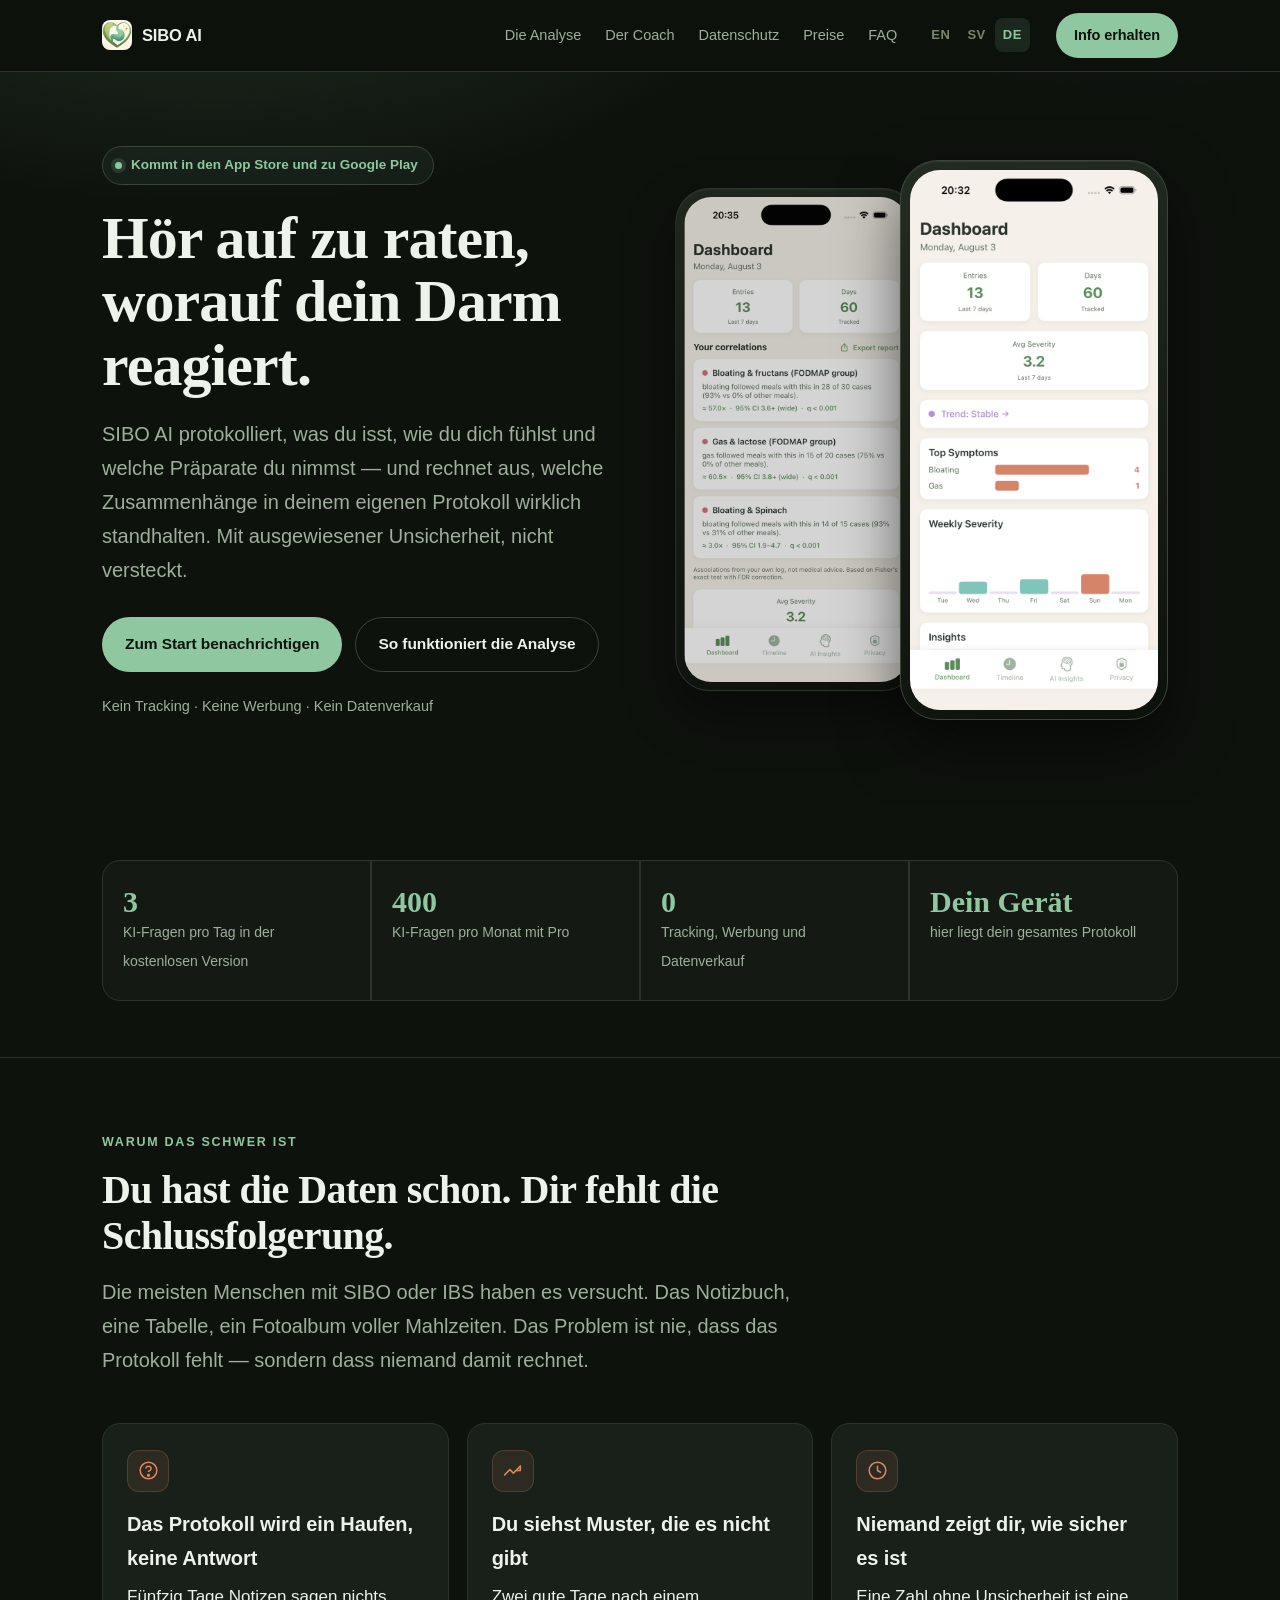
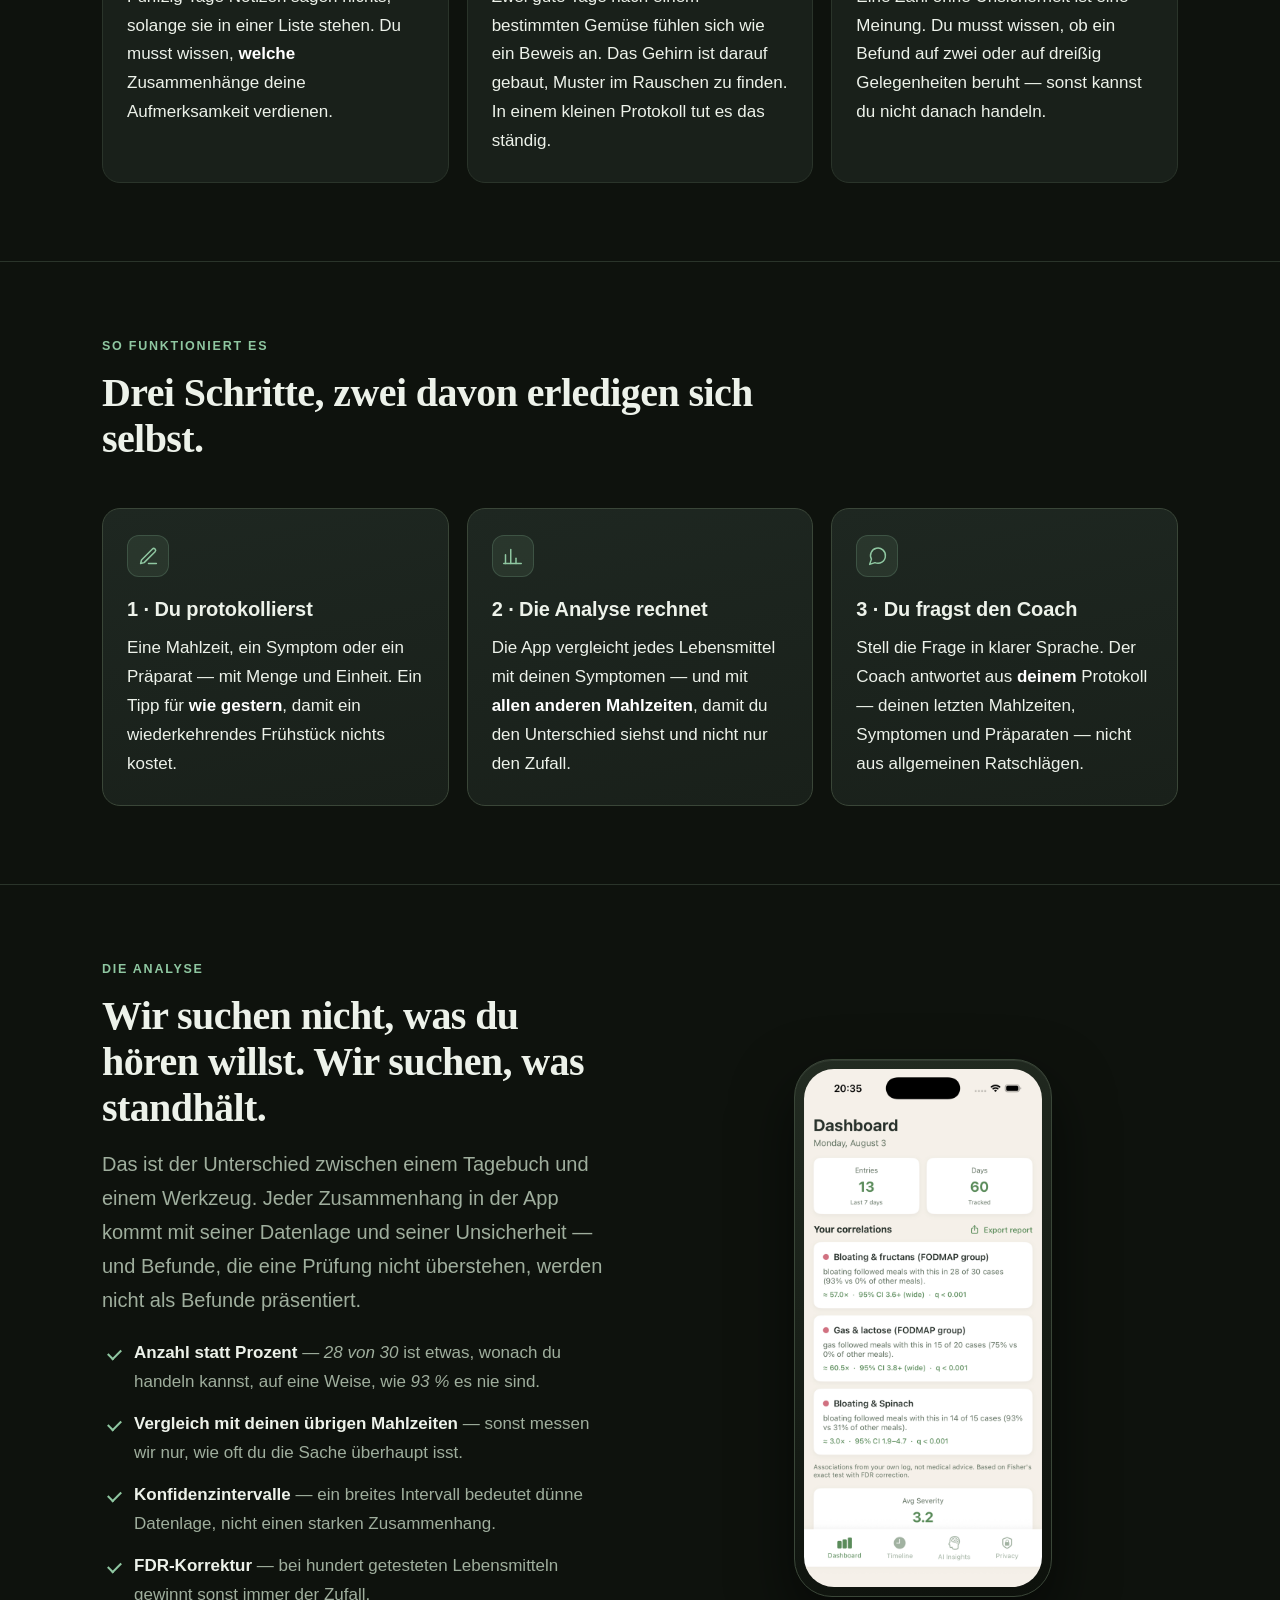
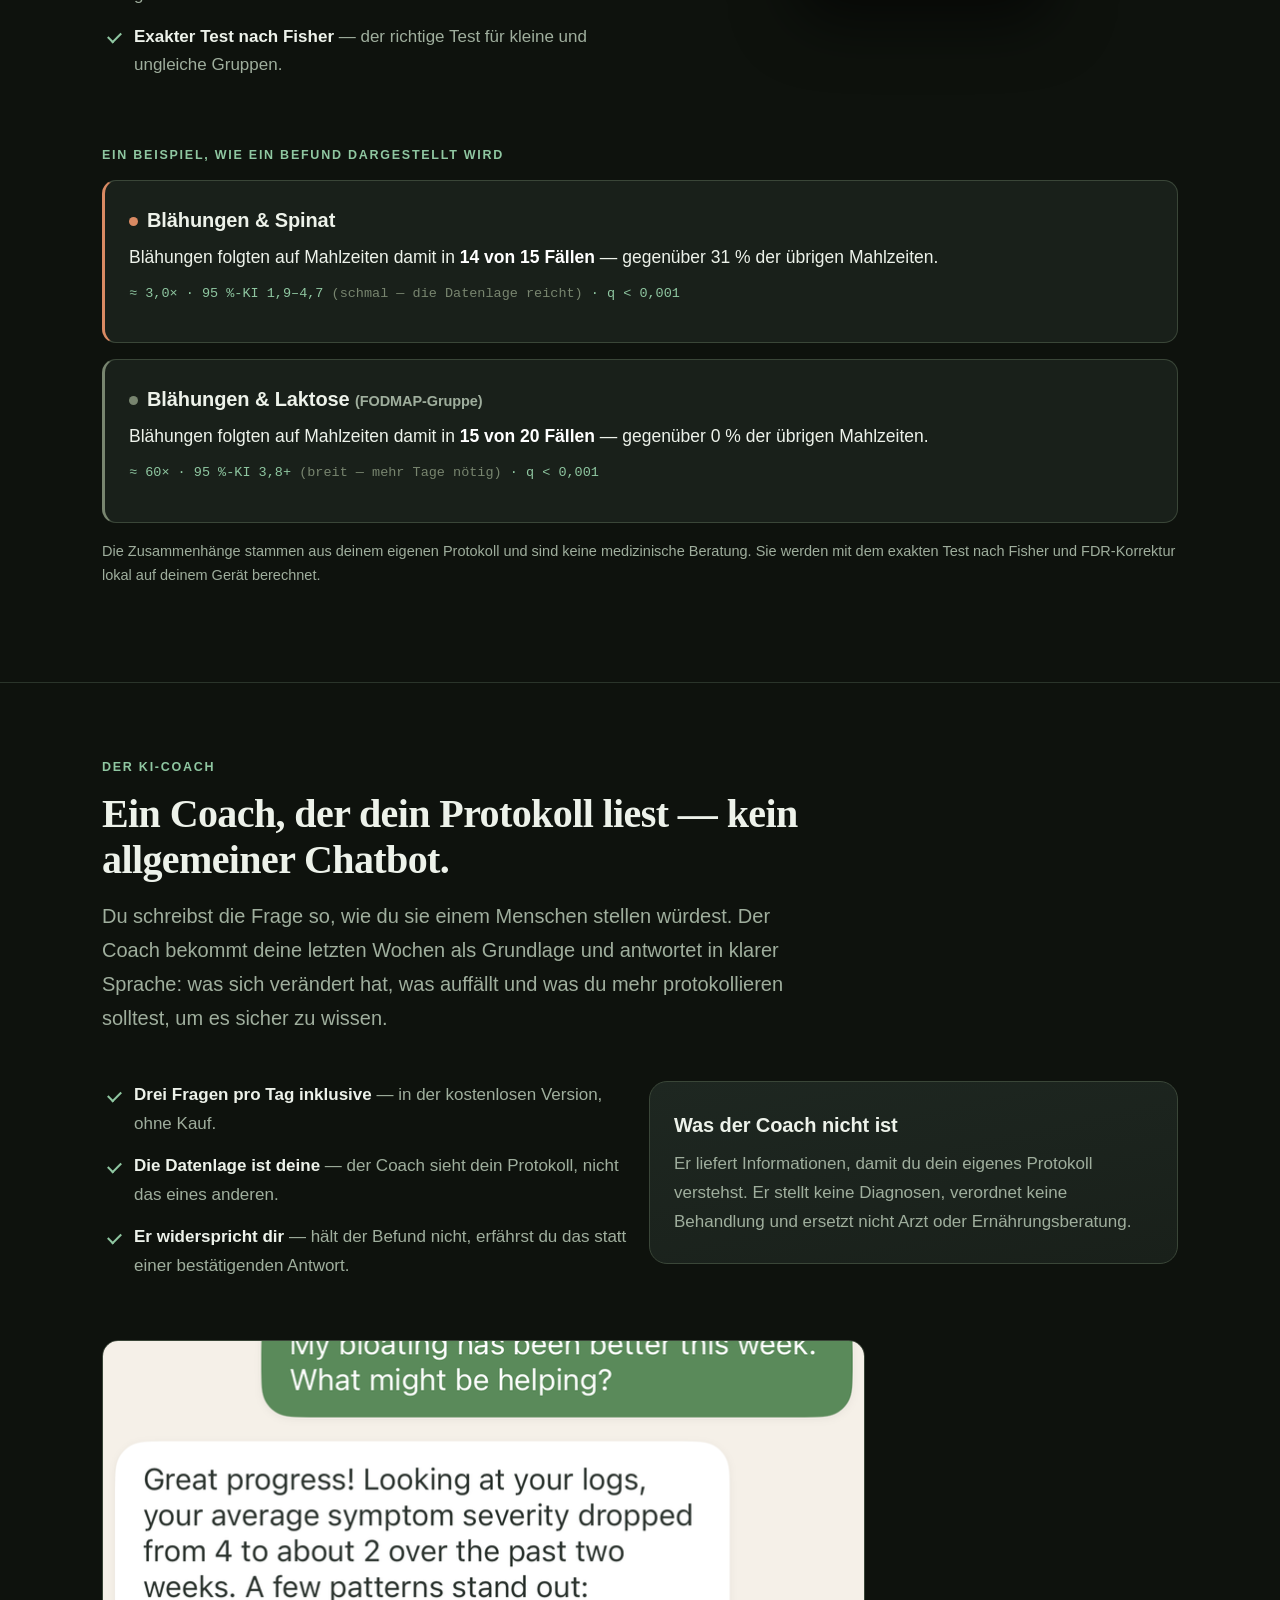
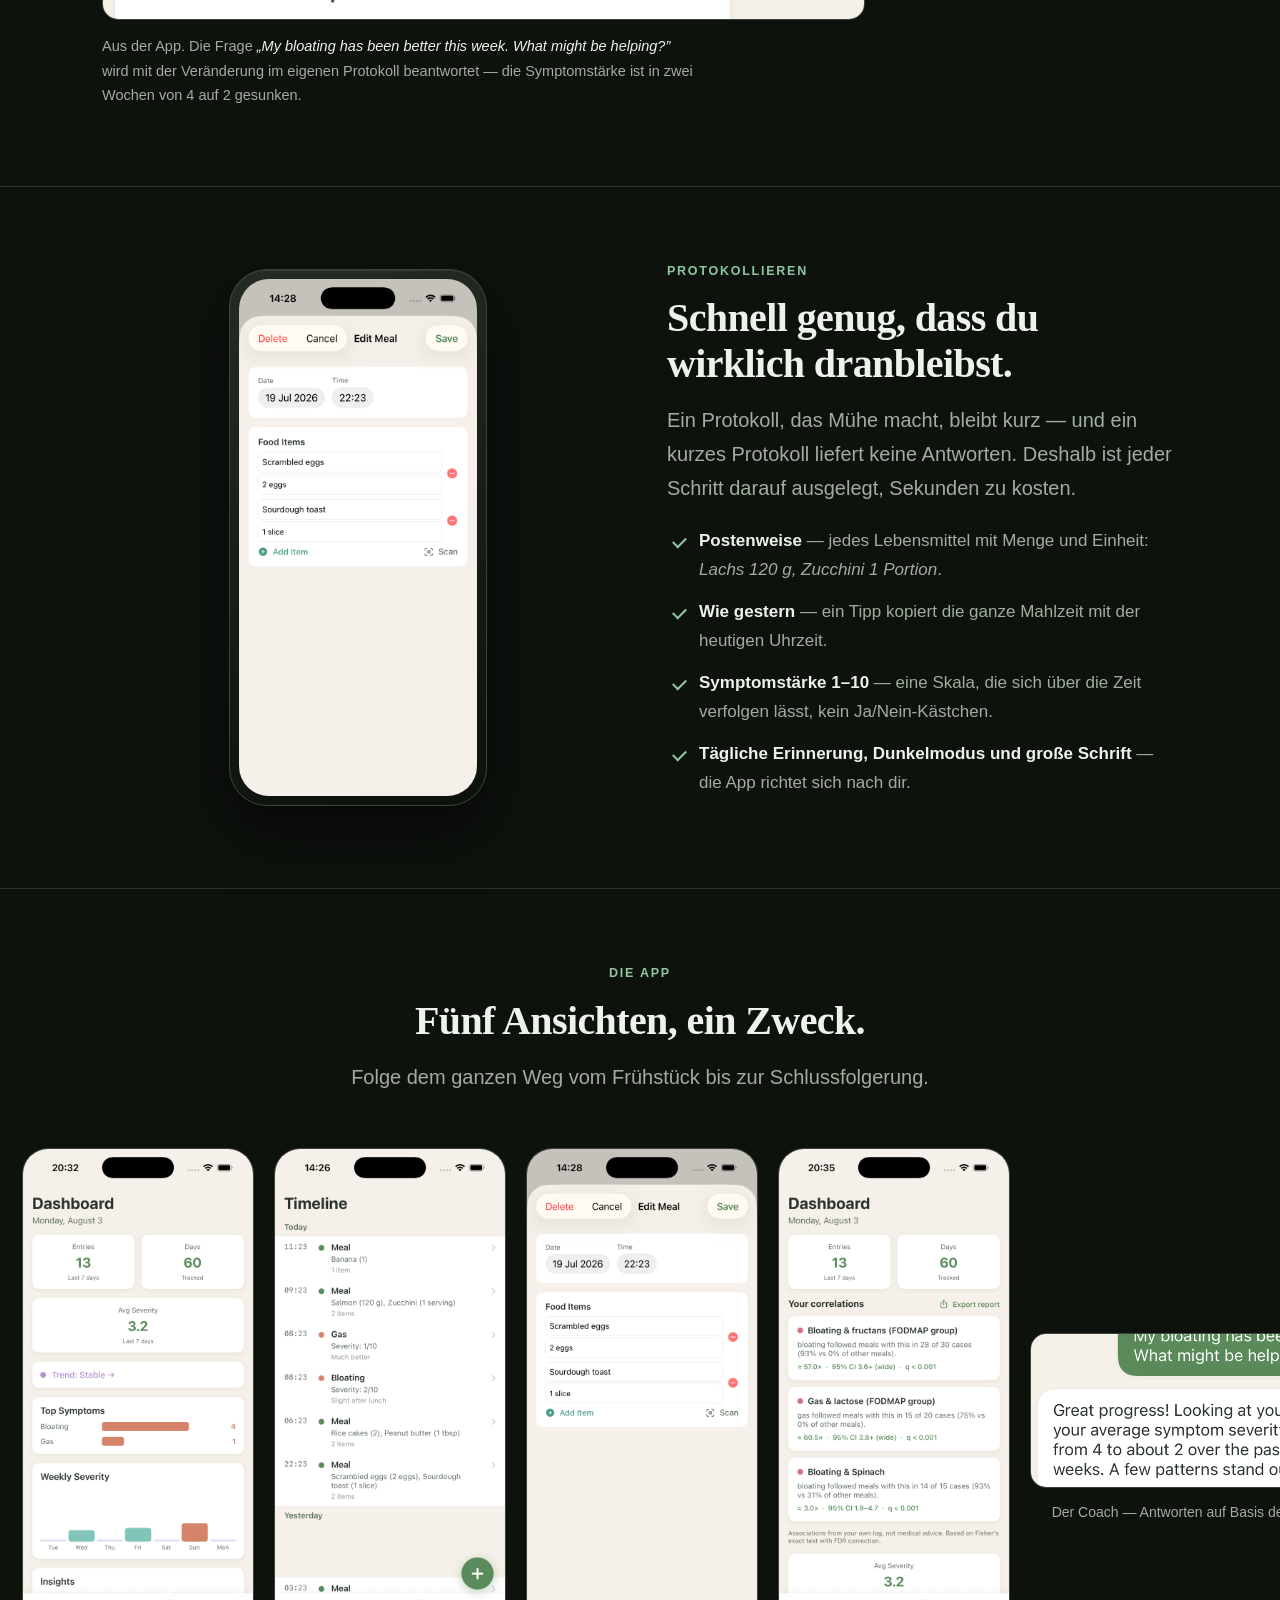
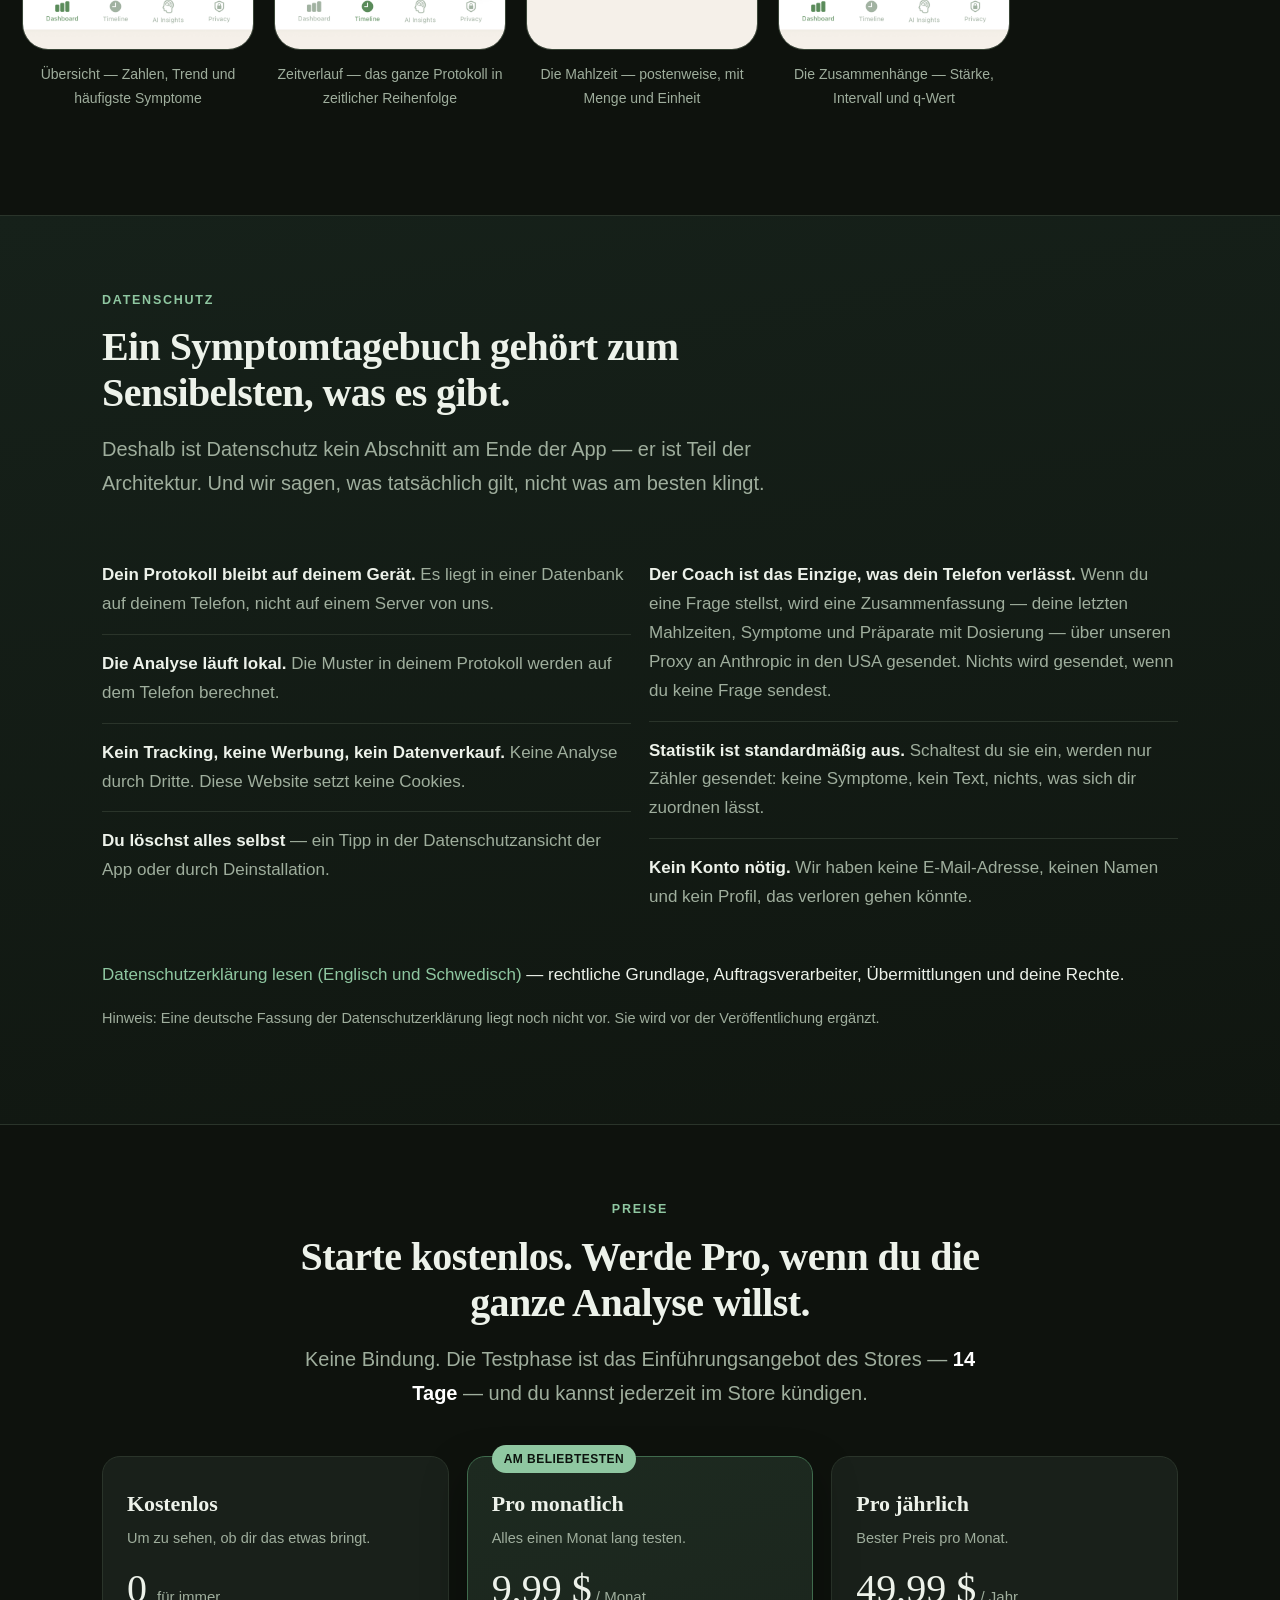
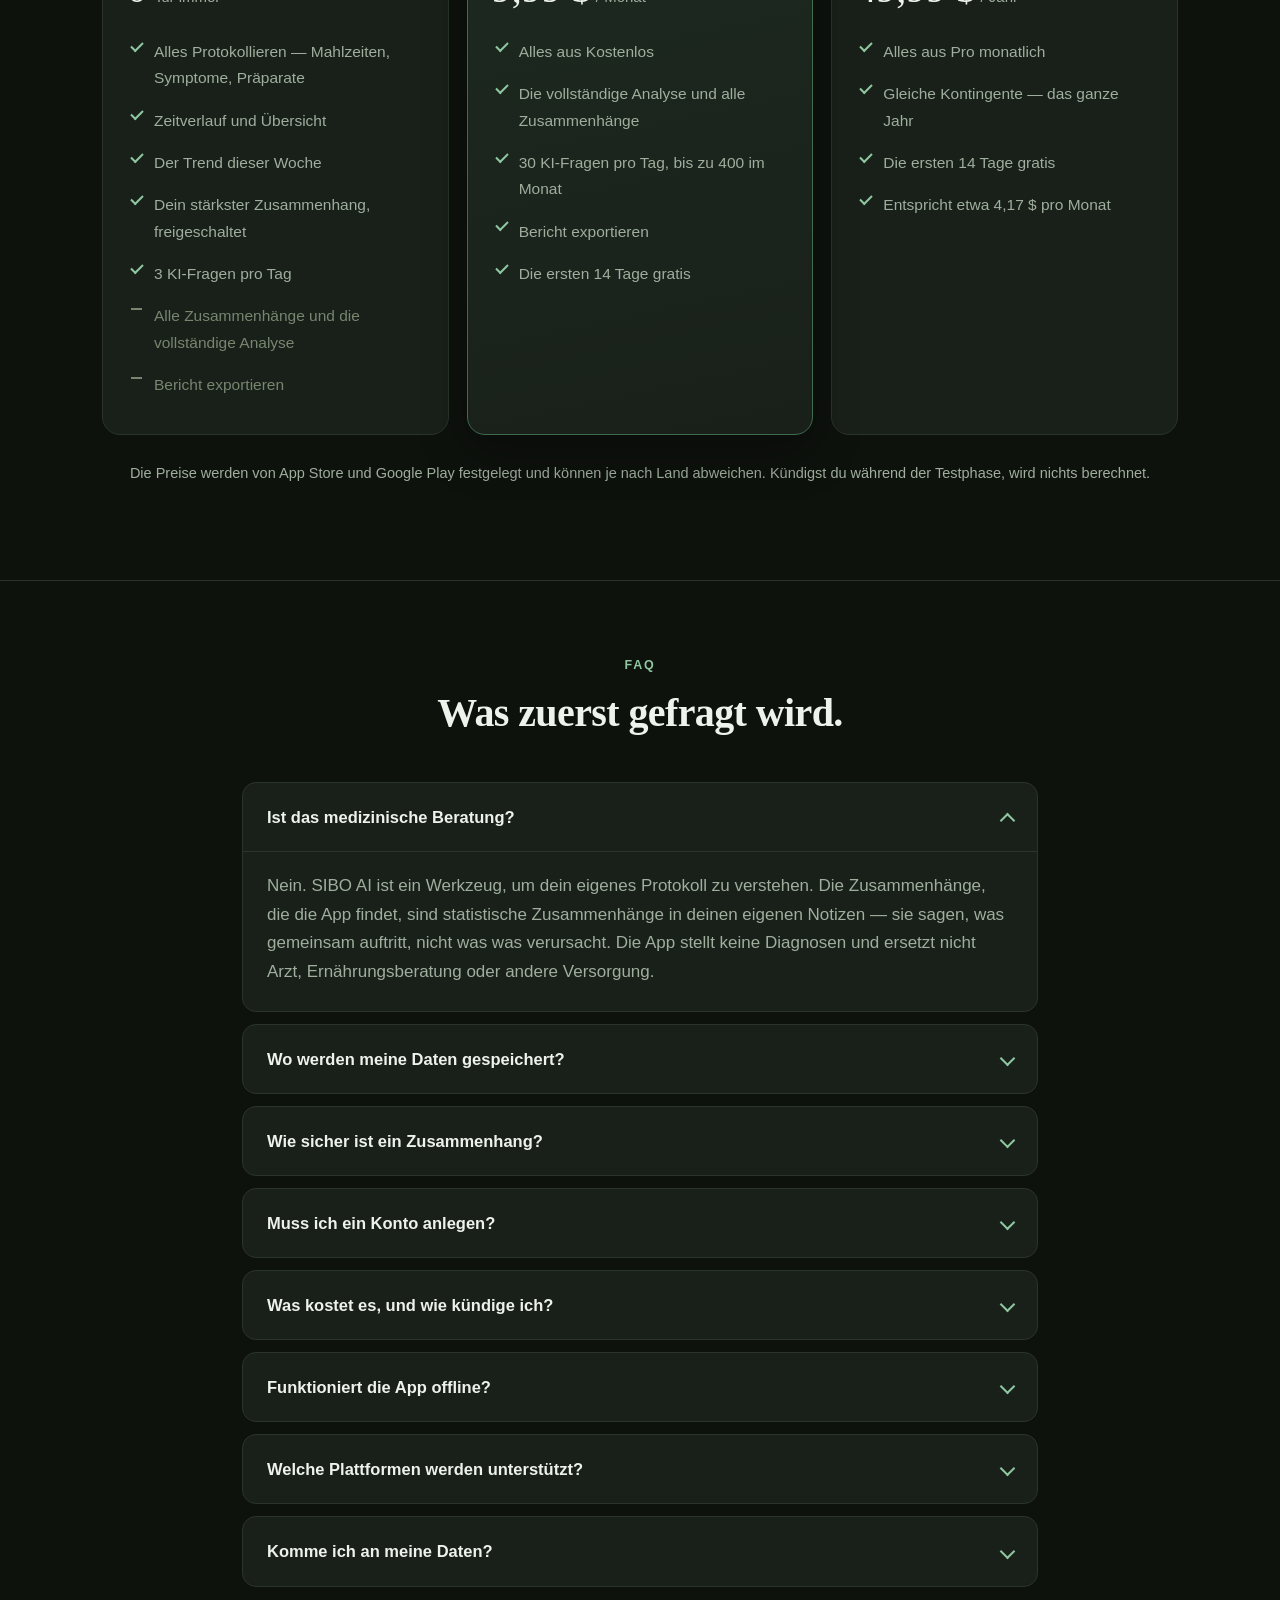
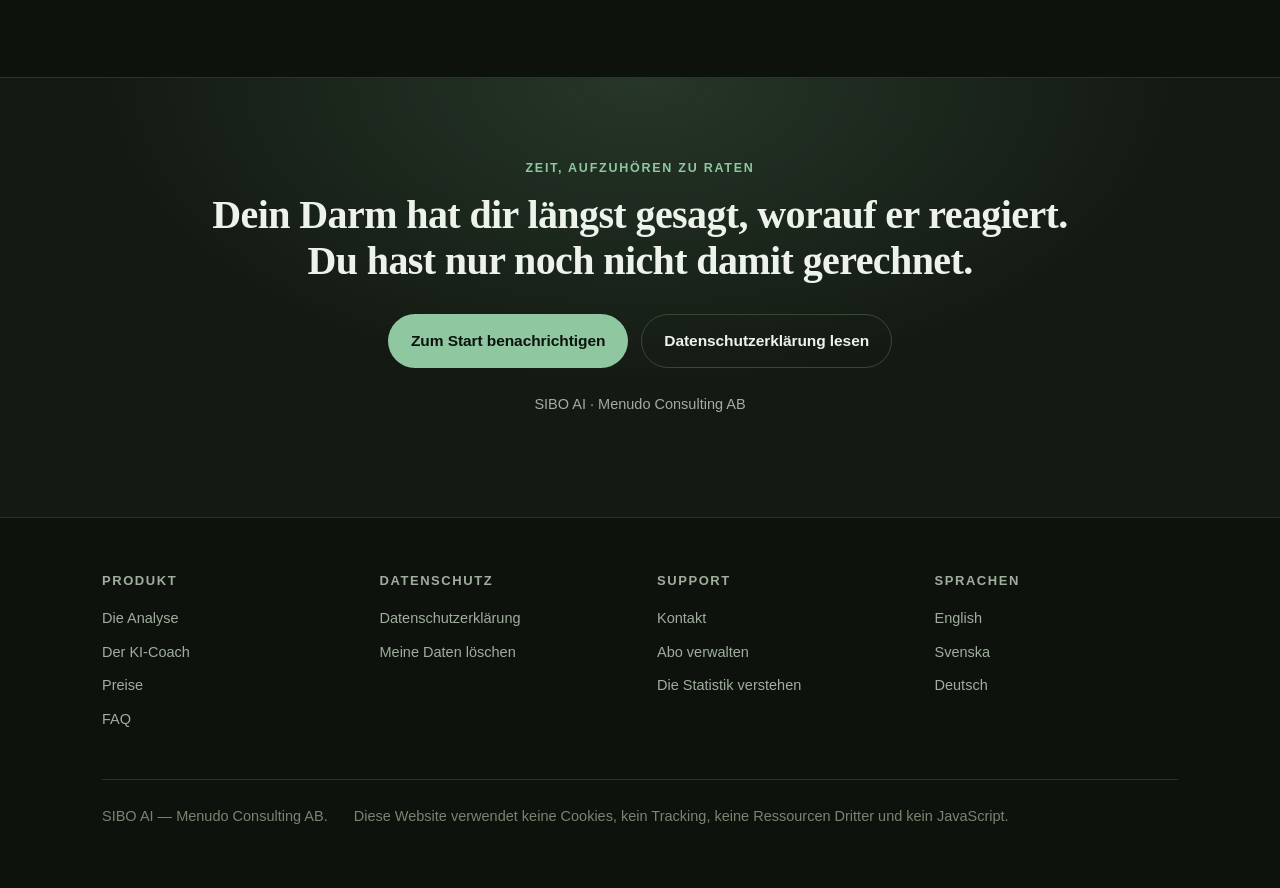
==== de/index.html @ 31fea45d "Sajten flerspråkig: engelska primärt, svenska och tyska valbara Engelska flyttar till / och blir pri" ====
<!DOCTYPE html>
<html lang="de">
<head>
<meta charset="utf-8">
<meta name="viewport" content="width=device-width, initial-scale=1">
<title>SIBO AI — finde das Muster hinter deinen Darmbeschwerden</title>
<meta name="description" content="Protokolliere Mahlzeiten, Symptome und Präparate in Sekunden. SIBO AI rechnet aus, welche Zusammenhänge in deinem eigenen Protokoll wirklich standhalten — mit ausgewiesener Unsicherheit. Kein Tracking, keine Werbung.">
<meta name="robots" content="index,follow">
<meta name="theme-color" content="#0e120d">
<link rel="canonical" href="https://siboai.app/de/">
<link rel="alternate" hreflang="en" href="https://siboai.app/">
<link rel="alternate" hreflang="sv" href="https://siboai.app/sv/">
<link rel="alternate" hreflang="de" href="https://siboai.app/de/">
<link rel="alternate" hreflang="x-default" href="https://siboai.app/">
<link rel="icon" href="/img/favicon-64.png" sizes="64x64">
<link rel="icon" href="/img/icon-192.png" sizes="192x192">
<link rel="apple-touch-icon" href="/img/apple-touch-icon.png">
<meta property="og:type" content="website">
<meta property="og:url" content="https://siboai.app/de/">
<meta property="og:site_name" content="SIBO AI">
<meta property="og:locale" content="de_DE">
<meta property="og:title" content="SIBO AI — finde das Muster hinter deinen Darmbeschwerden">
<meta property="og:description" content="Dein eigenes Protokoll, statistisch ausgewertet. Sieh, welche Lebensmittel wirklich mit welchen Symptomen zusammenhängen — mit Konfidenzintervallen statt Bauchgefühl.">
<meta property="og:image" content="https://siboai.app/img/og.jpg">
<meta property="og:image:width" content="1024">
<meta property="og:image:height" content="500">
<meta name="twitter:card" content="summary_large_image">
<meta name="twitter:title" content="SIBO AI — finde das Muster hinter deinen Darmbeschwerden">
<meta name="twitter:description" content="Dein eigenes Protokoll, statistisch ausgewertet. Mit ausgewiesener Unsicherheit.">
<meta name="twitter:image" content="https://siboai.app/img/og.jpg">
<link rel="stylesheet" href="/styles.css">
</head>
<body>

<header class="site"><div class="wrap">
  <a class="brand" href="/de/"><img src="/img/icon-192.png" alt="">SIBO AI</a>
  <nav>
    <a href="#analyse">Die Analyse</a>
    <a href="#coach">Der Coach</a>
    <a href="#datenschutz">Datenschutz</a>
    <a href="#preise">Preise</a>
    <a href="#faq">FAQ</a>
  </nav>
  <div class="langs" aria-label="Sprache">
    <a href="/" hreflang="en" title="English">EN</a>
    <a href="/sv/" hreflang="sv" title="Svenska">SV</a>
    <a href="/de/" hreflang="de" title="Deutsch" aria-current="page">DE</a>
  </div>
  <a class="btn btn-primary btn-sm" href="/de/support.html">Info erhalten</a>
</div></header>

<main>

<!-- ============ HERO ============ -->
<div class="hero">
  <div class="wrap">
    <div class="hero-grid">
      <div>
        <span class="pill"><span class="dot"></span>Kommt in den App Store und zu Google Play</span>
        <h1>Hör auf zu raten, worauf dein Darm reagiert.</h1>
        <p class="lede">SIBO AI protokolliert, was du isst, wie du dich fühlst und welche Präparate du nimmst — und rechnet aus, welche Zusammenhänge in deinem eigenen Protokoll wirklich standhalten. Mit ausgewiesener Unsicherheit, nicht versteckt.</p>
        <div class="cta-row">
          <a class="btn btn-primary" href="/de/support.html">Zum Start benachrichtigen</a>
          <a class="btn btn-ghost" href="#analyse">So funktioniert die Analyse</a>
        </div>
        <p class="small muted" style="margin-top:22px">Kein Tracking · Keine Werbung · Kein Datenverkauf</p>
      </div>
      <div class="phones">
        <div class="phone phone-back"><img src="/img/5-correlations.png" alt="Zusammenhangsanalyse in SIBO AI: welche Lebensmittel mit welchen Symptomen auftreten" width="644" height="1400"></div>
        <div class="phone phone-front"><img src="/img/1-dashboard.png" alt="Die Übersicht in SIBO AI: die Zahlen dieser Woche, der Trend und deine häufigsten Symptome" width="644" height="1400"></div>
      </div>
    </div>
  </div>
</div>

<!-- ============ ZAHLEN ============ -->
<section class="tight">
  <div class="wrap">
    <div class="stats">
      <div class="stat"><b>3</b><span>KI-Fragen pro Tag in der kostenlosen Version</span></div>
      <div class="stat"><b>400</b><span>KI-Fragen pro Monat mit Pro</span></div>
      <div class="stat"><b>0</b><span>Tracking, Werbung und Datenverkauf</span></div>
      <div class="stat"><b>Dein Gerät</b><span>hier liegt dein gesamtes Protokoll</span></div>
    </div>
  </div>
</section>

<!-- ============ DAS PROBLEM ============ -->
<section class="section-rule">
  <div class="wrap">
    <div class="section-head">
      <p class="eyebrow">Warum das schwer ist</p>
      <h2>Du hast die Daten schon. Dir fehlt die Schlussfolgerung.</h2>
      <p class="lede">Die meisten Menschen mit SIBO oder IBS haben es versucht. Das Notizbuch, eine Tabelle, ein Fotoalbum voller Mahlzeiten. Das Problem ist nie, dass das Protokoll fehlt — sondern dass niemand damit rechnet.</p>
    </div>
    <div class="grid grid-3">
      <div class="card">
        <div class="ico ico-warm"><svg viewBox="0 0 24 24"><path d="M9.1 9a3 3 0 0 1 5.8 1c0 2-3 3-3 3"/><circle cx="12" cy="17.5" r="1"/><circle cx="12" cy="12" r="9.5"/></svg></div>
        <h3>Das Protokoll wird ein Haufen, keine Antwort</h3>
        <p>Fünfzig Tage Notizen sagen nichts, solange sie in einer Liste stehen. Du musst wissen, <strong>welche</strong> Zusammenhänge deine Aufmerksamkeit verdienen.</p>
      </div>
      <div class="card">
        <div class="ico ico-warm"><svg viewBox="0 0 24 24"><path d="M3 17l6-6 4 4 8-8"/><path d="M21 7v5h-5"/></svg></div>
        <h3>Du siehst Muster, die es nicht gibt</h3>
        <p>Zwei gute Tage nach einem bestimmten Gemüse fühlen sich wie ein Beweis an. Das Gehirn ist darauf gebaut, Muster im Rauschen zu finden. In einem kleinen Protokoll tut es das ständig.</p>
      </div>
      <div class="card">
        <div class="ico ico-warm"><svg viewBox="0 0 24 24"><circle cx="12" cy="12" r="9.5"/><path d="M12 7v5l3.5 2"/></svg></div>
        <h3>Niemand zeigt dir, wie sicher es ist</h3>
        <p>Eine Zahl ohne Unsicherheit ist eine Meinung. Du musst wissen, ob ein Befund auf zwei oder auf dreißig Gelegenheiten beruht — sonst kannst du nicht danach handeln.</p>
      </div>
    </div>
  </div>
</section>

<!-- ============ SO FUNKTIONIERT ES ============ -->
<section class="section-rule">
  <div class="wrap">
    <div class="section-head">
      <p class="eyebrow">So funktioniert es</p>
      <h2>Drei Schritte, zwei davon erledigen sich selbst.</h2>
    </div>
    <div class="grid grid-3">
      <div class="card card-hi">
        <div class="ico"><svg viewBox="0 0 24 24"><path d="M12 20h9"/><path d="M16.5 3.5a2.1 2.1 0 0 1 3 3L7 19l-4 1 1-4z"/></svg></div>
        <h3>1 · Du protokollierst</h3>
        <p>Eine Mahlzeit, ein Symptom oder ein Präparat — mit Menge und Einheit. Ein Tipp für <strong>wie gestern</strong>, damit ein wiederkehrendes Frühstück nichts kostet.</p>
      </div>
      <div class="card card-hi">
        <div class="ico"><svg viewBox="0 0 24 24"><path d="M4 20V10"/><path d="M10 20V4"/><path d="M16 20v-6"/><path d="M22 20H2"/></svg></div>
        <h3>2 · Die Analyse rechnet</h3>
        <p>Die App vergleicht jedes Lebensmittel mit deinen Symptomen — und mit <strong>allen anderen Mahlzeiten</strong>, damit du den Unterschied siehst und nicht nur den Zufall.</p>
      </div>
      <div class="card card-hi">
        <div class="ico"><svg viewBox="0 0 24 24"><path d="M21 11.5a8.4 8.4 0 0 1-11.9 7.5L3 21l2.1-6a8.5 8.5 0 1 1 15.9-3.5z"/></svg></div>
        <h3>3 · Du fragst den Coach</h3>
        <p>Stell die Frage in klarer Sprache. Der Coach antwortet aus <strong>deinem</strong> Protokoll — deinen letzten Mahlzeiten, Symptomen und Präparaten — nicht aus allgemeinen Ratschlägen.</p>
      </div>
    </div>
  </div>
</section>

<!-- ============ DIE ANALYSE ============ -->
<section class="section-rule" id="analyse">
  <div class="wrap">
    <div class="split">
      <div>
        <p class="eyebrow">Die Analyse</p>
        <h2>Wir suchen nicht, was du hören willst. Wir suchen, was standhält.</h2>
        <p class="lede">Das ist der Unterschied zwischen einem Tagebuch und einem Werkzeug. Jeder Zusammenhang in der App kommt mit seiner Datenlage und seiner Unsicherheit — und Befunde, die eine Prüfung nicht überstehen, werden nicht als Befunde präsentiert.</p>
        <ul class="checklist">
          <li><strong>Anzahl statt Prozent</strong> — <em>28 von 30</em> ist etwas, wonach du handeln kannst, auf eine Weise, wie <em>93&nbsp;%</em> es nie sind.</li>
          <li><strong>Vergleich mit deinen übrigen Mahlzeiten</strong> — sonst messen wir nur, wie oft du die Sache überhaupt isst.</li>
          <li><strong>Konfidenzintervalle</strong> — ein breites Intervall bedeutet dünne Datenlage, nicht einen starken Zusammenhang.</li>
          <li><strong>FDR-Korrektur</strong> — bei hundert getesteten Lebensmitteln gewinnt sonst immer der Zufall.</li>
          <li><strong>Exakter Test nach Fisher</strong> — der richtige Test für kleine und ungleiche Gruppen.</li>
        </ul>
      </div>
      <div class="phone"><img src="/img/5-correlations.png" alt="Die Liste der Zusammenhänge in SIBO AI mit Stärke, Konfidenzintervall und q-Wert" width="644" height="1400"></div>
    </div>

    <div style="margin-top:56px">
      <p class="eyebrow">Ein Beispiel, wie ein Befund dargestellt wird</p>
      <div class="proof">
        <h3><span class="bullet-warm"></span>Blähungen &amp; Spinat</h3>
        <p class="finding">Blähungen folgten auf Mahlzeiten damit in <strong>14 von 15 Fällen</strong> — gegenüber 31&nbsp;% der übrigen Mahlzeiten.</p>
        <p class="meta">≈ 3,0× · 95&nbsp;%-KI 1,9–4,7 <em>(schmal — die Datenlage reicht)</em> · q &lt; 0,001</p>
      </div>
      <div class="proof" style="border-left-color: var(--muted-dim)">
        <h3><span class="bullet-warm" style="background: var(--muted-dim)"></span>Blähungen &amp; Laktose <span class="muted small">(FODMAP-Gruppe)</span></h3>
        <p class="finding">Blähungen folgten auf Mahlzeiten damit in <strong>15 von 20 Fällen</strong> — gegenüber 0&nbsp;% der übrigen Mahlzeiten.</p>
        <p class="meta">≈ 60× · 95&nbsp;%-KI 3,8+ <em>(breit — mehr Tage nötig)</em> · q &lt; 0,001</p>
      </div>
      <p class="small muted">Die Zusammenhänge stammen aus deinem eigenen Protokoll und sind keine medizinische Beratung. Sie werden mit dem exakten Test nach Fisher und FDR-Korrektur lokal auf deinem Gerät berechnet.</p>
    </div>
  </div>
</section>

<!-- ============ DER COACH ============ -->
<section class="section-rule" id="coach">
  <div class="wrap">
    <div class="section-head" style="max-width:80ch">
      <p class="eyebrow">Der KI-Coach</p>
      <h2>Ein Coach, der dein Protokoll liest — kein allgemeiner Chatbot.</h2>
      <p class="lede">Du schreibst die Frage so, wie du sie einem Menschen stellen würdest. Der Coach bekommt deine letzten Wochen als Grundlage und antwortet in klarer Sprache: was sich verändert hat, was auffällt und was du mehr protokollieren solltest, um es sicher zu wissen.</p>
    </div>
    <div class="grid grid-2">
      <ul class="checklist" style="margin-top:0">
        <li><strong>Drei Fragen pro Tag inklusive</strong> — in der kostenlosen Version, ohne Kauf.</li>
        <li><strong>Die Datenlage ist deine</strong> — der Coach sieht dein Protokoll, nicht das eines anderen.</li>
        <li><strong>Er widerspricht dir</strong> — hält der Befund nicht, erfährst du das statt einer bestätigenden Antwort.</li>
      </ul>
      <div class="card card-hi" style="align-self:start">
        <h3>Was der Coach nicht ist</h3>
        <p class="muted" style="margin-bottom:0">Er liefert Informationen, damit du dein eigenes Protokoll verstehst. Er stellt keine Diagnosen, verordnet keine Behandlung und ersetzt nicht Arzt oder Ernährungsberatung.</p>
      </div>
    </div>
    <figure class="banner">
      <img src="/img/ai-utdrag.png" alt="Aus der App: Der KI-Coach beantwortet die Frage, warum sich die Blähungen gebessert haben, mit der Veränderung im eigenen Protokoll" width="763" height="279">
      <figcaption>Aus der App. Die Frage <em>„My bloating has been better this week. What might be helping?”</em> wird mit der Veränderung im eigenen Protokoll beantwortet — die Symptomstärke ist in zwei Wochen von 4 auf 2 gesunken.</figcaption>
    </figure>
  </div>
</section>

<!-- ============ PROTOKOLLIEREN ============ -->
<section class="section-rule">
  <div class="wrap">
    <div class="split">
      <div class="phone"><img src="/img/4-symptom.png" alt="Eine Mahlzeit in SIBO AI bearbeiten, mit postenweiser Erfassung von Lebensmitteln und Mengen" width="644" height="1400"></div>
      <div>
        <p class="eyebrow">Protokollieren</p>
        <h2>Schnell genug, dass du wirklich dranbleibst.</h2>
        <p class="lede">Ein Protokoll, das Mühe macht, bleibt kurz — und ein kurzes Protokoll liefert keine Antworten. Deshalb ist jeder Schritt darauf ausgelegt, Sekunden zu kosten.</p>
        <ul class="checklist">
          <li><strong>Postenweise</strong> — jedes Lebensmittel mit Menge und Einheit: <em>Lachs 120 g, Zucchini 1 Portion</em>.</li>
          <li><strong>Wie gestern</strong> — ein Tipp kopiert die ganze Mahlzeit mit der heutigen Uhrzeit.</li>
          <li><strong>Symptomstärke 1–10</strong> — eine Skala, die sich über die Zeit verfolgen lässt, kein Ja/Nein-Kästchen.</li>
          <li><strong>Tägliche Erinnerung, Dunkelmodus und große Schrift</strong> — die App richtet sich nach dir.</li>
        </ul>
      </div>
    </div>
  </div>
</section>

<!-- ============ GALERIE ============ -->
<section class="section-rule">
  <div class="wrap">
    <div class="section-head center">
      <p class="eyebrow">Die App</p>
      <h2>Fünf Ansichten, ein Zweck.</h2>
      <p class="lede">Folge dem ganzen Weg vom Frühstück bis zur Schlussfolgerung.</p>
    </div>
  </div>
  <div class="strip">
    <figure class="shot"><img src="/img/1-dashboard.png" alt="Die Übersicht in SIBO AI" width="644" height="1400"><figcaption>Übersicht — Zahlen, Trend und häufigste Symptome</figcaption></figure>
    <figure class="shot"><img src="/img/2-timeline.png" alt="Der Zeitverlauf in SIBO AI" width="644" height="1400"><figcaption>Zeitverlauf — das ganze Protokoll in zeitlicher Reihenfolge</figcaption></figure>
    <figure class="shot"><img src="/img/4-symptom.png" alt="Eine Mahlzeit in SIBO AI bearbeiten" width="644" height="1400"><figcaption>Die Mahlzeit — postenweise, mit Menge und Einheit</figcaption></figure>
    <figure class="shot"><img src="/img/5-correlations.png" alt="Zusammenhangsanalyse in SIBO AI" width="644" height="1400"><figcaption>Die Zusammenhänge — Stärke, Intervall und q-Wert</figcaption></figure>
    <figure class="shot wide"><img src="/img/ai-utdrag.png" alt="Der KI-Coach in SIBO AI antwortet aus dem eigenen Protokoll" width="763" height="279"><figcaption>Der Coach — Antworten auf Basis deines eigenen Protokolls</figcaption></figure>
  </div>
</section>

<!-- ============ DATENSCHUTZ ============ -->
<div class="privacy-band" id="datenschutz">
  <section>
    <div class="wrap">
      <div class="section-head">
        <p class="eyebrow">Datenschutz</p>
        <h2>Ein Symptomtagebuch gehört zum Sensibelsten, was es gibt.</h2>
        <p class="lede">Deshalb ist Datenschutz kein Abschnitt am Ende der App — er ist Teil der Architektur. Und wir sagen, was tatsächlich gilt, nicht was am besten klingt.</p>
      </div>
      <div class="grid grid-2">
        <ul class="ticklist">
          <li><b>Dein Protokoll bleibt auf deinem Gerät.</b> Es liegt in einer Datenbank auf deinem Telefon, nicht auf einem Server von uns.</li>
          <li><b>Die Analyse läuft lokal.</b> Die Muster in deinem Protokoll werden auf dem Telefon berechnet.</li>
          <li><b>Kein Tracking, keine Werbung, kein Datenverkauf.</b> Keine Analyse durch Dritte. Diese Website setzt keine Cookies.</li>
          <li><b>Du löschst alles selbst</b> — ein Tipp in der Datenschutzansicht der App oder durch Deinstallation.</li>
        </ul>
        <ul class="ticklist">
          <li><b>Der Coach ist das Einzige, was dein Telefon verlässt.</b> Wenn du eine Frage stellst, wird eine Zusammenfassung — deine letzten Mahlzeiten, Symptome und Präparate mit Dosierung — über unseren Proxy an Anthropic in den USA gesendet. Nichts wird gesendet, wenn du keine Frage sendest.</li>
          <li><b>Statistik ist standardmäßig aus.</b> Schaltest du sie ein, werden nur Zähler gesendet: keine Symptome, kein Text, nichts, was sich dir zuordnen lässt.</li>
          <li><b>Kein Konto nötig.</b> Wir haben keine E-Mail-Adresse, keinen Namen und kein Profil, das verloren gehen könnte.</li>
        </ul>
      </div>
      <p style="margin-top:34px"><a href="/privacy.html">Datenschutzerklärung lesen (Englisch und Schwedisch)</a> — rechtliche Grundlage, Auftragsverarbeiter, Übermittlungen und deine Rechte.</p>
      <p class="small muted">Hinweis: Eine deutsche Fassung der Datenschutzerklärung liegt noch nicht vor. Sie wird vor der Veröffentlichung ergänzt.</p>
    </div>
  </section>
</div>

<!-- ============ PREISE ============ -->
<section id="preise">
  <div class="wrap">
    <div class="section-head center">
      <p class="eyebrow">Preise</p>
      <h2>Starte kostenlos. Werde Pro, wenn du die ganze Analyse willst.</h2>
      <p class="lede">Keine Bindung. Die Testphase ist das Einführungsangebot des Stores — <strong>14 Tage</strong> — und du kannst jederzeit im Store kündigen.</p>
    </div>
    <div class="plans">
      <div class="plan">
        <h3>Kostenlos</h3>
        <p class="muted small">Um zu sehen, ob dir das etwas bringt.</p>
        <p class="price">0&nbsp;<small>für immer</small></p>
        <ul>
          <li>Alles Protokollieren — Mahlzeiten, Symptome, Präparate</li>
          <li>Zeitverlauf und Übersicht</li>
          <li>Der Trend dieser Woche</li>
          <li>Dein stärkster Zusammenhang, freigeschaltet</li>
          <li>3 KI-Fragen pro Tag</li>
          <li class="off">Alle Zusammenhänge und die vollständige Analyse</li>
          <li class="off">Bericht exportieren</li>
        </ul>
      </div>
      <div class="plan plan-hi">
        <span class="tag">Am beliebtesten</span>
        <h3>Pro monatlich</h3>
        <p class="muted small">Alles einen Monat lang testen.</p>
        <p class="price">9,99&nbsp;$<small> / Monat</small></p>
        <ul>
          <li>Alles aus Kostenlos</li>
          <li>Die vollständige Analyse und alle Zusammenhänge</li>
          <li>30 KI-Fragen pro Tag, bis zu 400 im Monat</li>
          <li>Bericht exportieren</li>
          <li>Die ersten 14 Tage gratis</li>
        </ul>
      </div>
      <div class="plan">
        <h3>Pro jährlich</h3>
        <p class="muted small">Bester Preis pro Monat.</p>
        <p class="price">49,99&nbsp;$<small> / Jahr</small></p>
        <ul>
          <li>Alles aus Pro monatlich</li>
          <li>Gleiche Kontingente — das ganze Jahr</li>
          <li>Die ersten 14 Tage gratis</li>
          <li>Entspricht etwa 4,17&nbsp;$ pro Monat</li>
        </ul>
      </div>
    </div>
    <p class="small muted center" style="margin-top:26px">Die Preise werden von App Store und Google Play festgelegt und können je nach Land abweichen. Kündigst du während der Testphase, wird nichts berechnet.</p>
  </div>
</section>

<!-- ============ FAQ ============ -->
<section class="section-rule" id="faq">
  <div class="wrap" style="max-width:840px">
    <div class="section-head center">
      <p class="eyebrow">FAQ</p>
      <h2>Was zuerst gefragt wird.</h2>
    </div>

    <details class="faq" open>
      <summary>Ist das medizinische Beratung?</summary>
      <div class="answer"><p>Nein. SIBO AI ist ein Werkzeug, um dein eigenes Protokoll zu verstehen. Die Zusammenhänge, die die App findet, sind statistische Zusammenhänge in deinen eigenen Notizen — sie sagen, was gemeinsam auftritt, nicht was was verursacht. Die App stellt keine Diagnosen und ersetzt nicht Arzt, Ernährungsberatung oder andere Versorgung.</p></div>
    </details>

    <details class="faq">
      <summary>Wo werden meine Daten gespeichert?</summary>
      <div class="answer"><p>In einer Datenbank auf deinem eigenen Gerät. Wir betreiben keinen Server mit deinem Protokoll. Das Einzige, was dein Telefon verlässt, ist der Kontext, der gesendet wird, wenn <em>du</em> dem KI-Coach eine Frage stellst — und das läuft über unseren Proxy an Anthropic in den USA. Fragst du nichts, wird nichts gesendet.</p></div>
    </details>

    <details class="faq">
      <summary>Wie sicher ist ein Zusammenhang?</summary>
      <div class="answer"><p>Jeder Befund wird mit Anzahl der Gelegenheiten, Stärke, Konfidenzintervall und q-Wert angezeigt. Ein breites Intervall bedeutet eine dünne Datenlage — nicht, dass der Zusammenhang fehlt. Wir zeigen lieber die Unsicherheit offen als eine hübsche Zahl, der du nicht trauen kannst.</p></div>
    </details>

    <details class="faq">
      <summary>Muss ich ein Konto anlegen?</summary>
      <div class="answer"><p>Nein. Es gibt keine Anmeldung, keine E-Mail-Adresse und keinen Namen. Die App funktioniert ab der ersten Sekunde und weiß nichts darüber, wer du bist.</p></div>
    </details>

    <details class="faq">
      <summary>Was kostet es, und wie kündige ich?</summary>
      <div class="answer"><p>Die kostenlose Version kostet nichts und gibt dir drei KI-Fragen pro Tag. Pro gibt es monatlich oder jährlich, mit 14 Tagen kostenloser Testphase. Testphase und Abo gehören dem Store, in dem du sie gekauft hast: <strong>iPhone</strong> — Einstellungen → dein Name → Abos. <strong>Android</strong> — Google Play → Zahlungen und Abos. Kündigst du während der Testphase, wird nichts berechnet.</p></div>
    </details>

    <details class="faq">
      <summary>Funktioniert die App offline?</summary>
      <div class="answer"><p>Protokollieren, Übersicht, Zeitverlauf und Musteranalyse funktionieren ganz ohne Verbindung — alles wird auf dem Telefon berechnet. Der KI-Coach braucht Netz, da die Antwort von einem externen Modell kommt.</p></div>
    </details>

    <details class="faq">
      <summary>Welche Plattformen werden unterstützt?</summary>
      <div class="answer"><p>iPhone und Android. Die App folgt Dunkelmodus, großer Schrift und deiner Zeitzone — die Tagesgrenze folgt deiner Ortszeit, nicht einem Server in einem anderen Land.</p></div>
    </details>

    <details class="faq">
      <summary>Komme ich an meine Daten?</summary>
      <div class="answer"><p>Ja. Du kannst einen Bericht aus der App exportieren und alles mit einem Tipp löschen. Deine Daten gehören dir — du solltest sie nicht bei uns anfordern müssen.</p></div>
    </details>
  </div>
</section>

<!-- ============ ABSCHLUSS-CTA ============ -->
<div class="final">
  <div class="wrap">
    <p class="eyebrow">Zeit, aufzuhören zu raten</p>
    <h2>Dein Darm hat dir längst gesagt, worauf er reagiert.<br>Du hast nur noch nicht damit gerechnet.</h2>
    <div class="cta-row">
      <a class="btn btn-primary" href="/de/support.html">Zum Start benachrichtigen</a>
      <a class="btn btn-ghost" href="/privacy.html">Datenschutzerklärung lesen</a>
    </div>
    <p class="small muted" style="margin-top:24px">SIBO AI · Menudo Consulting AB</p>
  </div>
</div>

</main>

<footer class="site"><div class="wrap">
  <div class="foot-grid">
    <div>
      <h4>Produkt</h4>
      <a href="#analyse">Die Analyse</a>
      <a href="#coach">Der KI-Coach</a>
      <a href="#preise">Preise</a>
      <a href="#faq">FAQ</a>
    </div>
    <div>
      <h4>Datenschutz</h4>
      <a href="/privacy.html">Datenschutzerklärung</a>
      <a href="/de/support.html">Meine Daten löschen</a>
    </div>
    <div>
      <h4>Support</h4>
      <a href="/de/support.html">Kontakt</a>
      <a href="/de/support.html">Abo verwalten</a>
      <a href="/de/support.html">Die Statistik verstehen</a>
    </div>
    <div>
      <h4>Sprachen</h4>
      <a href="/" hreflang="en">English</a>
      <a href="/sv/" hreflang="sv">Svenska</a>
      <a href="/de/" hreflang="de">Deutsch</a>
    </div>
  </div>
  <div class="foot-bar">
    <p>SIBO AI — Menudo Consulting AB.</p>
    <p>Diese Website verwendet keine Cookies, kein Tracking, keine Ressourcen Dritter und kein JavaScript.</p>
  </div>
</div></footer>

</body>
</html>
---- styles.css ----
/* ==========================================================================
   SIBO AI — siboai.app
   Egen CSS. Inga externa typsnitt, inga CDN:er, inga cookies, ingen JS.
   ========================================================================== */

:root {
  --bg:            #0e120d;
  --bg-soft:       #141a13;
  --card:          #19201a;
  --card-hi:       #1e2721;
  --border:        #2a342a;
  --border-hi:     #3a4638;
  --text:          #edf2ea;
  --muted:         #9fae9d;
  --muted-dim:     #78856f;
  --accent:        #8fc7a1;
  --accent-strong: #6fa87f;
  --accent-deep:   #3f6b4d;
  --cream:         #f4ece2;
  --warm:          #d98a63;
  --gold:          #e0c58c;
  --violet:        #b39ad8;

  --serif: ui-serif, "Iowan Old Style", "Palatino Linotype", Palatino, Georgia, "Times New Roman", serif;
  --sans: -apple-system, BlinkMacSystemFont, "Segoe UI", Roboto, Helvetica, Arial, sans-serif;
  --mono: ui-monospace, SFMono-Regular, "SF Mono", Menlo, Consolas, monospace;

  --wrap: 1120px;
  --radius: 18px;
}

* { box-sizing: border-box; }
html { -webkit-text-size-adjust: 100%; scroll-behavior: smooth; }

body {
  margin: 0;
  background: var(--bg);
  color: var(--text);
  font: 17px/1.7 var(--sans);
  -webkit-font-smoothing: antialiased;
  overflow-x: hidden;
}

img { max-width: 100%; height: auto; display: block; }
a { color: var(--accent); text-decoration: none; }
a:hover { text-decoration: underline; }

.wrap { max-width: var(--wrap); margin: 0 auto; padding: 0 22px; }

h1, h2, h3 { font-family: var(--serif); font-weight: 600; letter-spacing: -.015em; }
h1 { font-size: clamp(34px, 5.6vw, 60px); line-height: 1.06; margin: 0 0 20px; }
h2 { font-size: clamp(26px, 3.6vw, 40px); line-height: 1.15; margin: 0 0 16px; }
h3 { font-size: 20px; margin: 0 0 8px; font-family: var(--sans); font-weight: 650; letter-spacing: -.005em; }
p { margin: 0 0 16px; }
strong { color: #fff; font-weight: 650; }

.eyebrow {
  font: 600 12.5px/1 var(--sans); letter-spacing: .14em; text-transform: uppercase;
  color: var(--accent); margin: 0 0 18px;
}
.lede { font-size: clamp(17px, 2.1vw, 20px); color: var(--muted); max-width: 62ch; }
.muted { color: var(--muted); }
.small { font-size: 14.5px; }
.center { text-align: center; }
.center .lede { margin-left: auto; margin-right: auto; }

/* ---------- Header ---------- */
header.site {
  position: sticky; top: 0; z-index: 50;
  background: rgba(14, 18, 13, .82);
  backdrop-filter: saturate(160%) blur(14px);
  -webkit-backdrop-filter: saturate(160%) blur(14px);
  border-bottom: 1px solid var(--border);
}
header.site .wrap {
  display: flex; align-items: center; gap: 26px;
  max-width: var(--wrap); padding-top: 13px; padding-bottom: 13px;
}
.brand {
  display: flex; align-items: center; gap: 10px;
  color: var(--text); font-weight: 700; font-size: 16.5px; letter-spacing: -.01em;
  text-decoration: none; margin-right: auto;
}
.brand:hover { text-decoration: none; }
.brand img { width: 30px; height: 30px; border-radius: 8px; }
header.site nav { display: flex; gap: 24px; align-items: center; }
header.site nav a { color: var(--muted); font-size: 14.5px; font-weight: 500; }
header.site nav a:hover { color: var(--text); text-decoration: none; }

/* Språkväxlare — alltid synlig, även när navigeringen göms på smal skärm */
.langs { display: flex; align-items: center; gap: 1px; }
.langs a {
  color: var(--muted-dim); font-size: 13px; font-weight: 650; letter-spacing: .04em;
  padding: 6px 8px; border-radius: 8px; text-decoration: none;
}
.langs a:hover { color: var(--text); text-decoration: none; background: rgba(255,255,255,.05); }
.langs a[aria-current="page"] { color: var(--accent); background: rgba(143,199,161,.12); }

/* ---------- Buttons ---------- */
.btn {
  display: inline-flex; align-items: center; gap: 9px;
  padding: 13px 22px; border-radius: 999px;
  font-size: 15.5px; font-weight: 620; letter-spacing: -.005em;
  border: 1px solid transparent; text-decoration: none; white-space: nowrap;
}
.btn:hover { text-decoration: none; }
.btn-primary { background: var(--accent); color: #0c130d; }
.btn-primary:hover { background: #a3d6b3; }
.btn-ghost { border-color: var(--border-hi); color: var(--text); }
.btn-ghost:hover { border-color: var(--accent); color: var(--accent); }
.btn-sm { padding: 9px 17px; font-size: 14.5px; }

.cta-row { display: flex; flex-wrap: wrap; gap: 13px; align-items: center; margin: 30px 0 0; }

/* ---------- Hero ---------- */
.hero { position: relative; overflow: hidden; }
.hero::before {
  content: ""; position: absolute; inset: -40% -10% auto -10%; height: 900px;
  background:
    radial-gradient(58% 52% at 22% 12%, rgba(111,168,127,.22), transparent 68%),
    radial-gradient(46% 44% at 82% 4%, rgba(179,154,216,.13), transparent 70%);
  pointer-events: none;
}
.hero .wrap { position: relative; padding-top: 74px; padding-bottom: 70px; }
.hero-grid {
  display: grid; grid-template-columns: minmax(0, 1.06fr) minmax(0, .94fr);
  gap: 56px; align-items: center;
}
.pill {
  display: inline-flex; align-items: center; gap: 9px;
  padding: 7px 15px 7px 12px; border-radius: 999px;
  border: 1px solid var(--border-hi); background: rgba(143,199,161,.06);
  font-size: 13.5px; font-weight: 560; color: var(--accent); margin-bottom: 22px;
}
.pill .dot {
  width: 7px; height: 7px; border-radius: 50%; background: var(--accent);
  box-shadow: 0 0 0 4px rgba(143,199,161,.16);
}

/* Telefoner */
.phones { display: flex; justify-content: center; align-items: flex-end; gap: 0; }
.phone {
  width: 268px; flex: 0 0 auto;
  background: #05070400; border: 1px solid var(--border-hi);
  border-radius: 38px; padding: 9px;
  background: linear-gradient(160deg, #232c22, #0d110c);
  box-shadow: 0 26px 60px rgba(0,0,0,.55), inset 0 1px 0 rgba(255,255,255,.07);
}
.phone img { border-radius: 30px; display: block; }
.phone-back { transform: translateX(30px) scale(.9); margin-left: -76px; opacity: .82; }
.phone-front { position: relative; z-index: 2; }

/* ---------- Sektionsramar ---------- */
section { padding: 78px 0; }
section.tight { padding: 56px 0; }
.section-rule { border-top: 1px solid var(--border); }
.section-head { max-width: 74ch; margin-bottom: 46px; }
.section-head.center { margin-left: auto; margin-right: auto; }

/* ---------- Kort / rutnät ---------- */
.grid { display: grid; gap: 18px; }
.grid-2 { grid-template-columns: repeat(auto-fit, minmax(300px, 1fr)); }
.grid-3 { grid-template-columns: repeat(auto-fit, minmax(258px, 1fr)); }
.grid-4 { grid-template-columns: repeat(auto-fit, minmax(212px, 1fr)); }

.card {
  background: var(--card); border: 1px solid var(--border);
  border-radius: var(--radius); padding: 26px 24px;
}
.card-hi {
  background: linear-gradient(168deg, var(--card-hi), var(--card));
  border-color: var(--border-hi);
}
.card p:last-child, .card ul:last-child { margin-bottom: 0; }
.card .ico { margin-bottom: 15px; }

.ico {
  width: 42px; height: 42px; border-radius: 12px;
  display: flex; align-items: center; justify-content: center;
  background: rgba(143,199,161,.1); border: 1px solid rgba(143,199,161,.2);
}
.ico svg { width: 21px; height: 21px; stroke: var(--accent); fill: none;
  stroke-width: 1.7; stroke-linecap: round; stroke-linejoin: round; }
.ico-warm { background: rgba(217,138,99,.1); border-color: rgba(217,138,99,.22); }
.ico-warm svg { stroke: var(--warm); }
.ico-violet { background: rgba(179,154,216,.1); border-color: rgba(179,154,216,.22); }
.ico-violet svg { stroke: var(--violet); }

/* ---------- Sifferrad ---------- */
.stats { display: grid; grid-template-columns: repeat(auto-fit, minmax(150px, 1fr)); gap: 2px;
  background: var(--border); border: 1px solid var(--border); border-radius: var(--radius); overflow: hidden; }
.stat { background: var(--bg-soft); padding: 24px 20px; }
.stat b { display: block; font-family: var(--serif); font-size: 30px; line-height: 1.1; color: var(--accent); }
.stat span { color: var(--muted); font-size: 14px; }

/* ---------- Funktion: text + telefon ---------- */
.split { display: grid; grid-template-columns: repeat(auto-fit, minmax(320px, 1fr));
  gap: 54px; align-items: center; }
.split .phone { width: 258px; margin: 0 auto; }
.checklist { list-style: none; padding: 0; margin: 22px 0 0; }
.checklist li { position: relative; padding-left: 32px; margin-bottom: 13px; color: var(--muted); }
.checklist li::before {
  content: ""; position: absolute; left: 6px; top: .58em; width: 11px; height: 6px;
  border-left: 2px solid var(--accent); border-bottom: 2px solid var(--accent);
  transform: rotate(-45deg);
}
.checklist li strong { color: var(--text); }

/* ---------- Korrelationsbeviset ---------- */
.proof {
  background: var(--card); border: 1px solid var(--border-hi);
  border-left: 3px solid var(--warm);
  border-radius: 14px; padding: 22px 24px; margin: 16px 0;
}
.proof h3 { margin-bottom: 6px; }
.proof .finding { color: var(--text); font-size: 17.5px; margin-bottom: 10px; }
.proof .meta { font: 500 13.5px/1.6 var(--mono); color: var(--accent); }
.proof .meta em { color: var(--muted-dim); font-style: normal; }
.bullet-warm { display: inline-block; width: 9px; height: 9px; border-radius: 50%;
  background: var(--warm); margin-right: 9px; vertical-align: middle; }

/* ---------- Bildband ---------- */
.strip {
  display: flex; gap: 20px; overflow-x: auto; padding: 8px 22px 26px;
  scroll-snap-type: x mandatory; -webkit-overflow-scrolling: touch;
}
.strip .shot { flex: 0 0 auto; width: 232px; scroll-snap-align: center; }
.strip .shot img { border-radius: 26px; border: 1px solid var(--border-hi); }
.strip .shot figcaption { color: var(--muted); font-size: 14px; margin-top: 13px; text-align: center; }
.strip .shot.wide { width: 420px; align-self: center; }
.strip .shot.wide img { border-radius: 16px; }
.strip figure { margin: 0; }

/* ---------- Bred bandbild (t.ex. AI-utdraget) ---------- */
figure.banner { margin: 46px 0 0; max-width: 900px; }
figure.banner img { border-radius: 16px; border: 1px solid var(--border-hi); }
figure.banner figcaption {
  color: var(--muted); font-size: 14.5px; margin-top: 14px; max-width: 74ch;
}
figure.banner figcaption em { color: var(--text); font-style: italic; }

/* ---------- Integritet ---------- */
.privacy-band {
  background: linear-gradient(170deg, #16211a, #101610);
  border-top: 1px solid var(--border); border-bottom: 1px solid var(--border);
}
.ticklist { list-style: none; padding: 0; margin: 0; }
.ticklist li { padding: 15px 0; border-bottom: 1px solid var(--border); color: var(--muted); }
.ticklist li:last-child { border-bottom: 0; }
.ticklist b { color: var(--text); }

/* ---------- Pris ---------- */
.plans { display: grid; grid-template-columns: repeat(auto-fit, minmax(266px, 1fr)); gap: 18px; align-items: stretch; }
.plan { background: var(--card); border: 1px solid var(--border); border-radius: var(--radius); padding: 28px 24px; }
.plan-hi { border-color: var(--accent-deep); background: linear-gradient(168deg, #1d2a20, var(--card));
  box-shadow: 0 18px 44px rgba(0,0,0,.36); position: relative; }
.plan .tag {
  position: absolute; top: -12px; left: 24px;
  background: var(--accent); color: #0c130d; font-size: 12px; font-weight: 700;
  padding: 4px 12px; border-radius: 999px; letter-spacing: .04em; text-transform: uppercase;
}
.plan h3 { font-family: var(--serif); font-size: 22px; font-weight: 600; margin-bottom: 4px; }
.price { font-family: var(--serif); font-size: 40px; line-height: 1.1; margin: 14px 0 4px; }
.price small { font-family: var(--sans); font-size: 15px; color: var(--muted); font-weight: 400; }
.plan ul { list-style: none; padding: 0; margin: 20px 0 0; }
.plan ul li { padding: 8px 0 8px 27px; position: relative; color: var(--muted); font-size: 15.5px; }
.plan ul li::before {
  content: ""; position: absolute; left: 4px; top: .68em; width: 10px; height: 5px;
  border-left: 2px solid var(--accent); border-bottom: 2px solid var(--accent);
  transform: rotate(-45deg);
}
.plan ul li.off::before {
  border: 0; border-top: 2px solid var(--muted-dim);
  transform: none; width: 11px; height: 0; top: .84em;
}
.plan ul li.off { color: var(--muted-dim); }

/* ---------- FAQ ---------- */
details.faq {
  border: 1px solid var(--border); border-radius: 14px;
  background: var(--card); padding: 0; margin-bottom: 12px; overflow: hidden;
}
details.faq summary {
  cursor: pointer; padding: 20px 52px 20px 24px; position: relative;
  font-weight: 600; font-size: 16.5px; list-style: none;
}
details.faq summary::-webkit-details-marker { display: none; }
details.faq summary::after {
  content: ""; position: absolute; right: 24px; top: 50%;
  width: 9px; height: 9px; margin-top: -6px;
  border-right: 2px solid var(--accent); border-bottom: 2px solid var(--accent);
  transform: rotate(45deg); transition: transform .18s ease;
}
details.faq[open] summary::after { transform: rotate(-135deg); margin-top: -2px; }
details.faq[open] summary { border-bottom: 1px solid var(--border); }
details.faq .answer { padding: 20px 24px 6px; color: var(--muted); }
details.faq .answer p:last-child { margin-bottom: 18px; }

/* ---------- Slut-CTA ---------- */
.final {
  background:
    radial-gradient(60% 100% at 50% 0%, rgba(111,168,127,.20), transparent 70%),
    var(--bg-soft);
  border-top: 1px solid var(--border); border-bottom: 1px solid var(--border);
  padding: 84px 0; text-align: center;
}
.final .cta-row { justify-content: center; }

/* ---------- Footer ---------- */
footer.site { color: var(--muted-dim); font-size: 14.5px; }
footer.site .wrap { padding-top: 52px; padding-bottom: 60px; }
.foot-grid { display: grid; grid-template-columns: repeat(auto-fit, minmax(190px, 1fr));
  gap: 34px; margin-bottom: 38px; }
.foot-grid h4 { font-size: 13px; letter-spacing: .12em; text-transform: uppercase;
  color: var(--muted); margin: 0 0 14px; font-weight: 700; }
.foot-grid a { display: block; color: var(--muted); margin-bottom: 9px; font-size: 14.5px; }
.foot-grid a:hover { color: var(--accent); text-decoration: none; }
.foot-bar { border-top: 1px solid var(--border); padding-top: 24px;
  display: flex; flex-wrap: wrap; gap: 12px 26px; align-items: center; }
.foot-bar p { margin: 0; }

/* ---------- Läsbara textblock (policy/support) ---------- */
.doc { max-width: 78ch; }
.doc h2 { margin-top: 46px; }
.doc h3 { margin-top: 30px; }
.doc table { border-collapse: collapse; width: 100%; margin: 20px 0; font-size: 15px; }
.doc th, .doc td { border: 1px solid var(--border); padding: 10px 12px; text-align: left; vertical-align: top; }
.doc th { background: var(--card-hi); font-weight: 650; }
.doc code { background: var(--card-hi); padding: 2px 6px; border-radius: 5px;
  font: 500 14px var(--mono); }
.doc ul, .doc ol { padding-left: 24px; }
.doc li { margin-bottom: 8px; color: var(--muted); }
.doc li strong { color: var(--text); }
.todo { background: #3a2f18; color: #ffd98a; padding: 2px 7px; border-radius: 5px;
  font-size: 14px; white-space: nowrap; }

/* ---------- Responsivt ---------- */
@media (max-width: 900px) {
  .hero-grid { grid-template-columns: 1fr; gap: 46px; }
  .hero .wrap { padding-top: 52px; padding-bottom: 52px; }
  .phones { justify-content: center; }
  .phone-back { margin-left: -46px; transform: translateX(18px) scale(.92); }
  .split { gap: 38px; }
  header.site nav { display: none; }
  header.site .wrap { gap: 14px; }
  section { padding: 60px 0; }
}
@media (max-width: 620px) {
  body { font-size: 16px; }
  .phone { width: 216px; }
  .phone-back { margin-left: -34px; transform: translateX(12px) scale(.94); }
  .stats { grid-template-columns: 1fr 1fr; }
  .stat b { font-size: 26px; }
  .strip { padding-left: 0; padding-right: 0; }
  .strip .shot.wide { width: 300px; }
  .cta-row .btn { width: 100%; justify-content: center; }
  figure.banner { margin-top: 34px; }
  header.site .wrap { gap: 10px; }
  .brand { font-size: 15px; gap: 7px; }
  .brand img { width: 26px; height: 26px; }
  .langs a { padding: 6px 6px; }
  header.site .btn-sm { padding: 9px 13px; font-size: 13.5px; }
}

@media (prefers-reduced-motion: reduce) {
  html { scroll-behavior: auto; }
  * { transition: none !important; }
}

@media print {
  header.site, .final, .strip { display: none; }
  body { background: #fff; color: #000; }
}
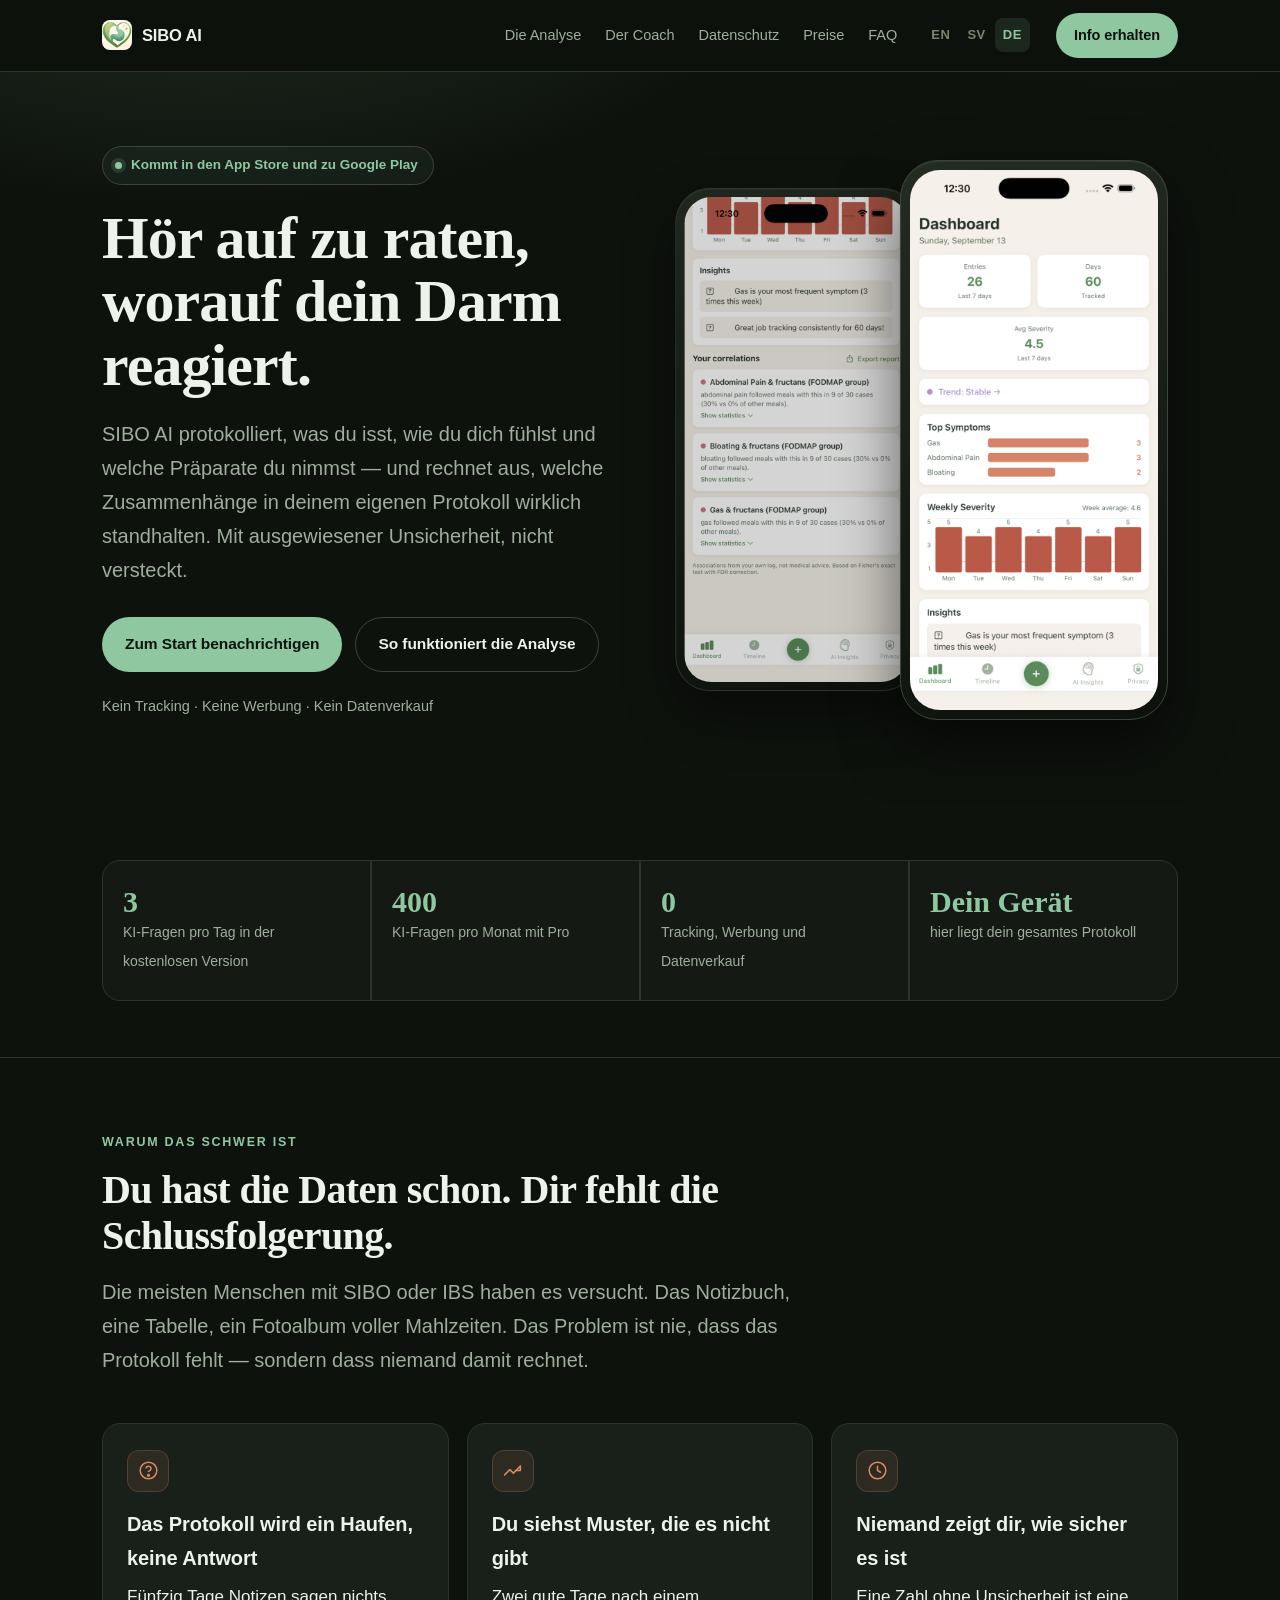
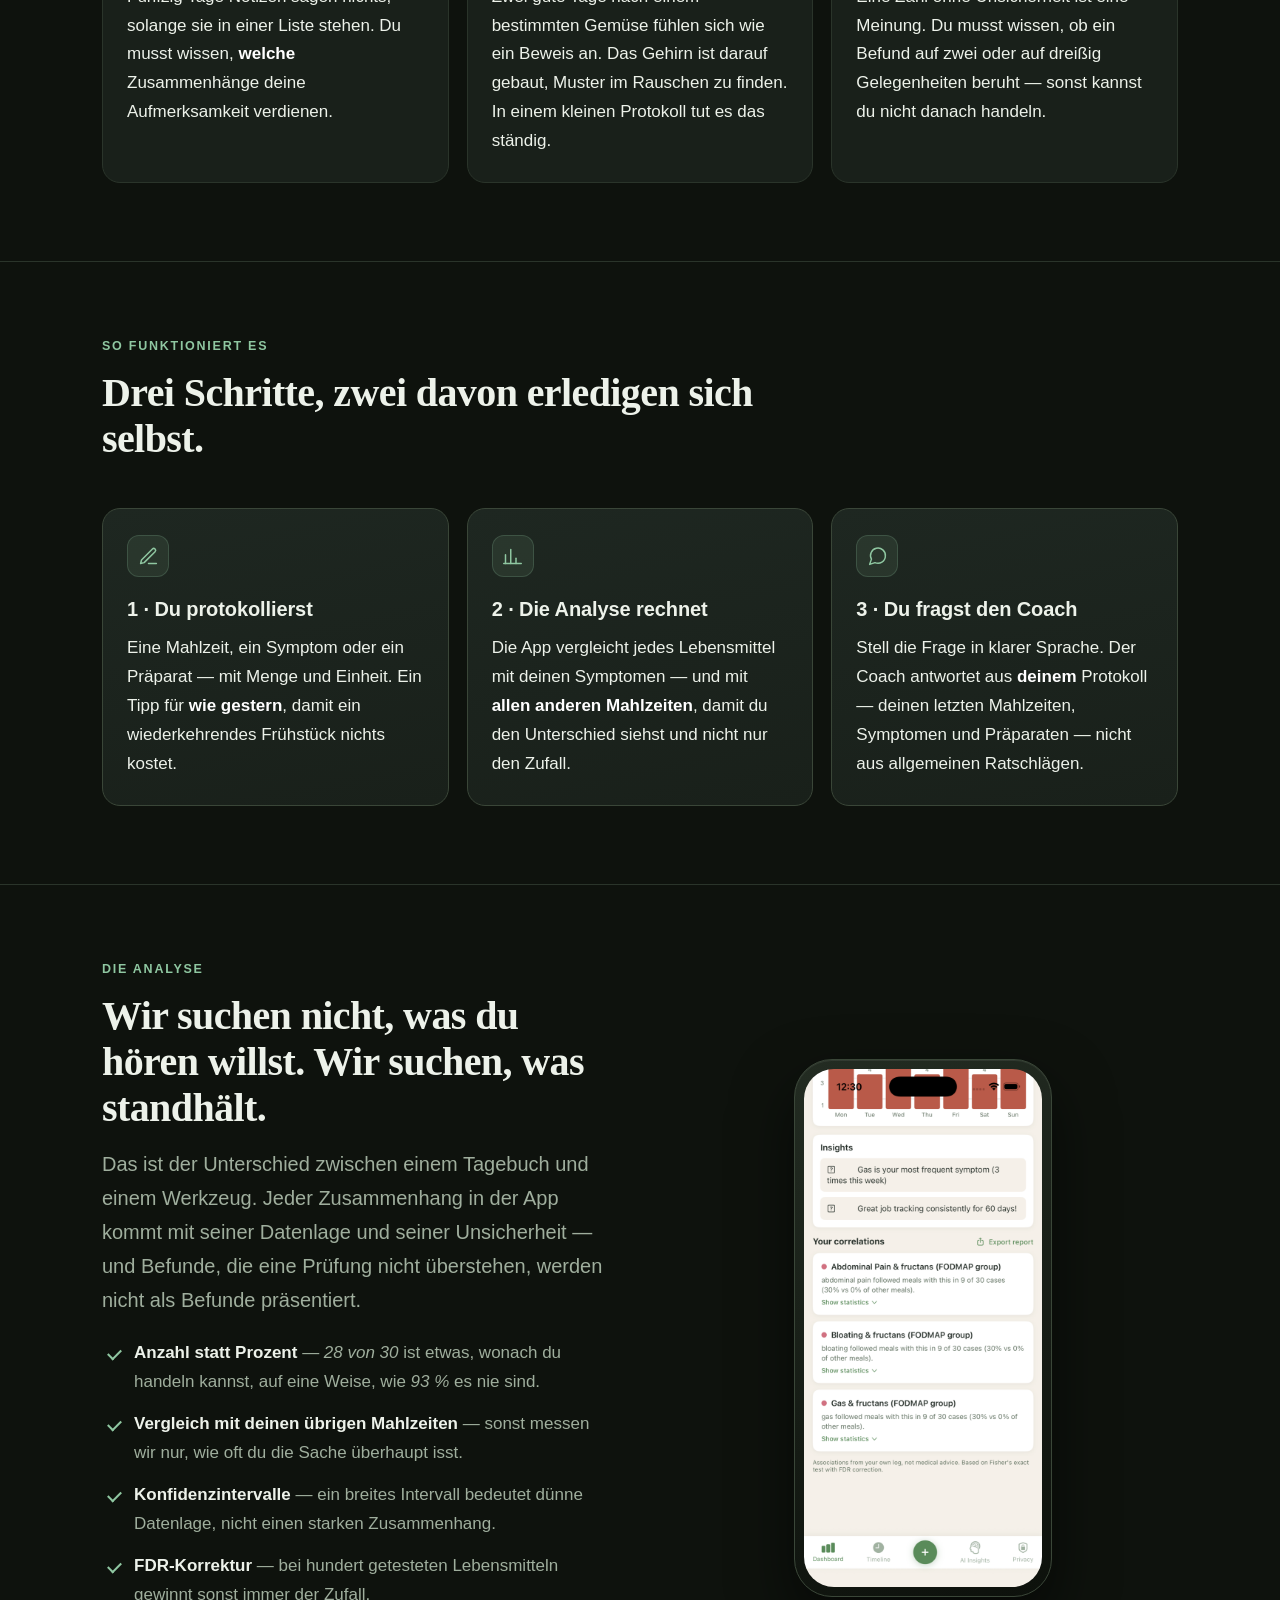
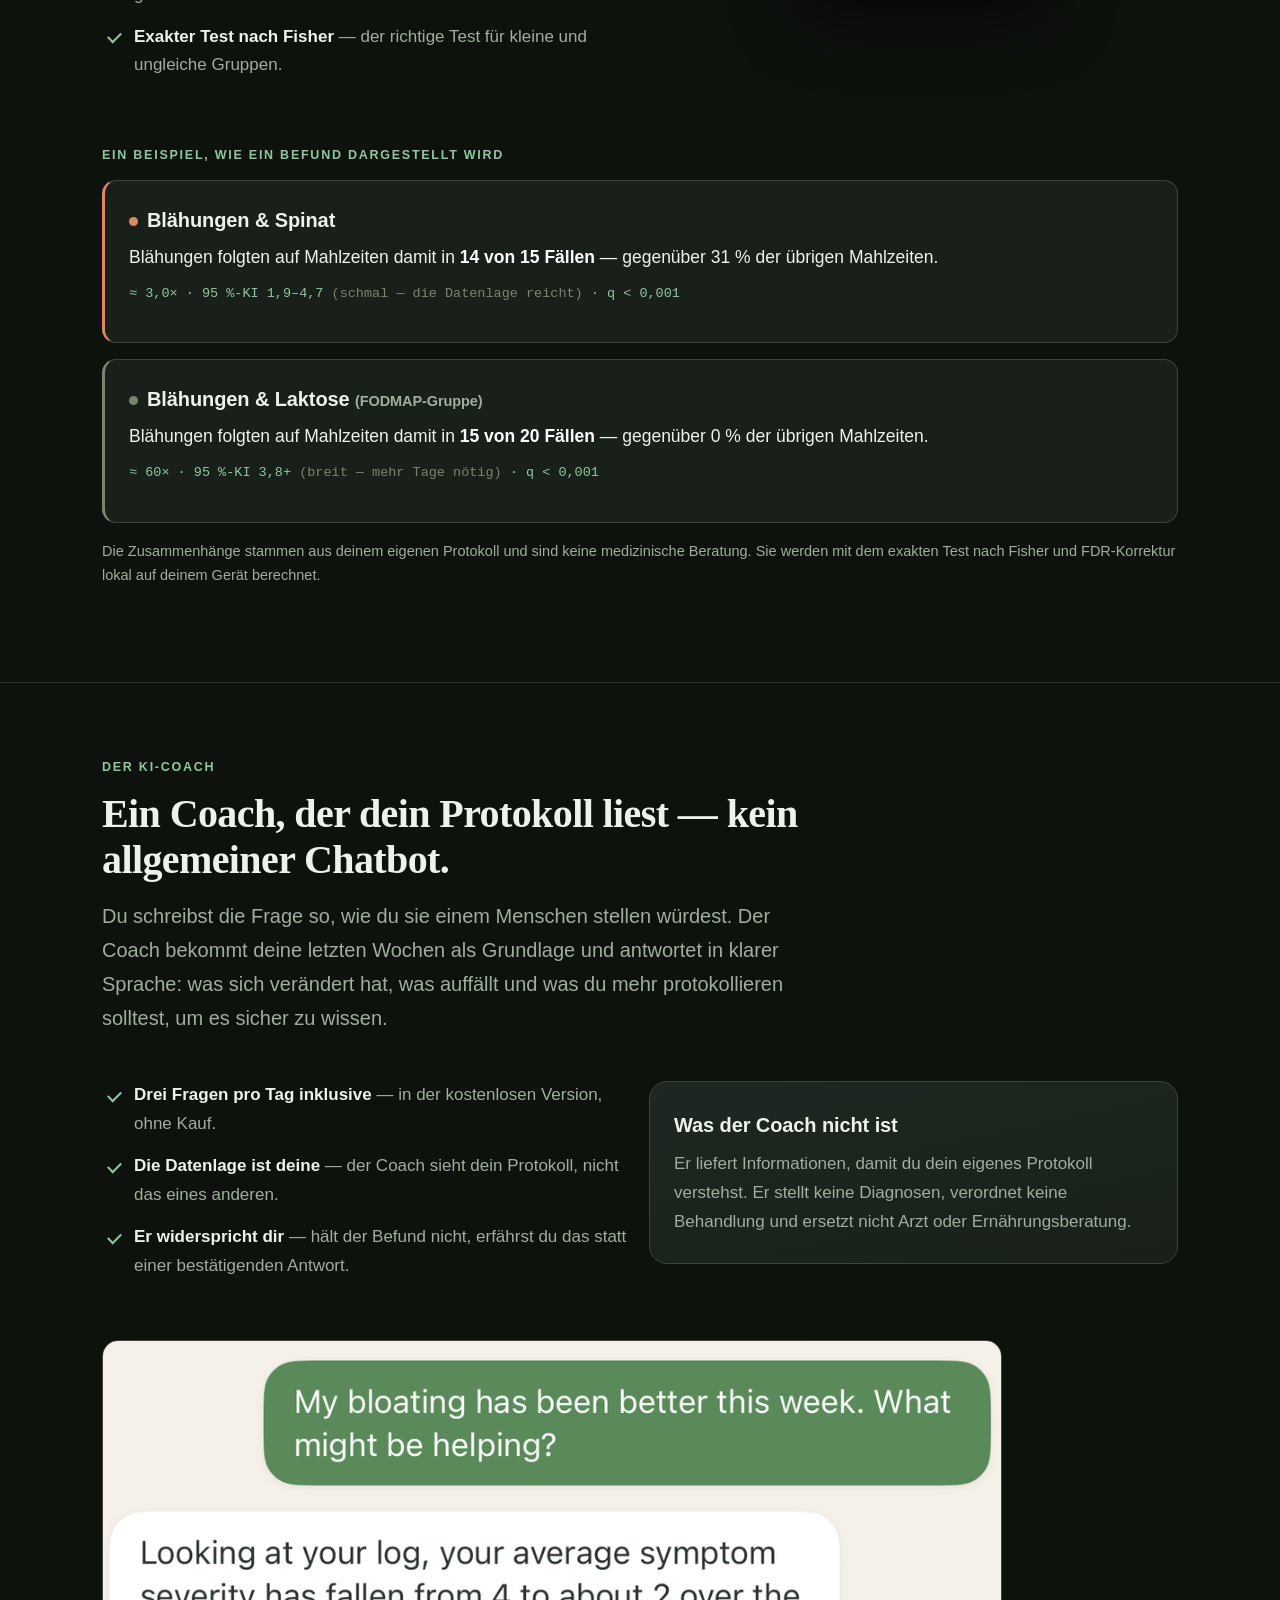
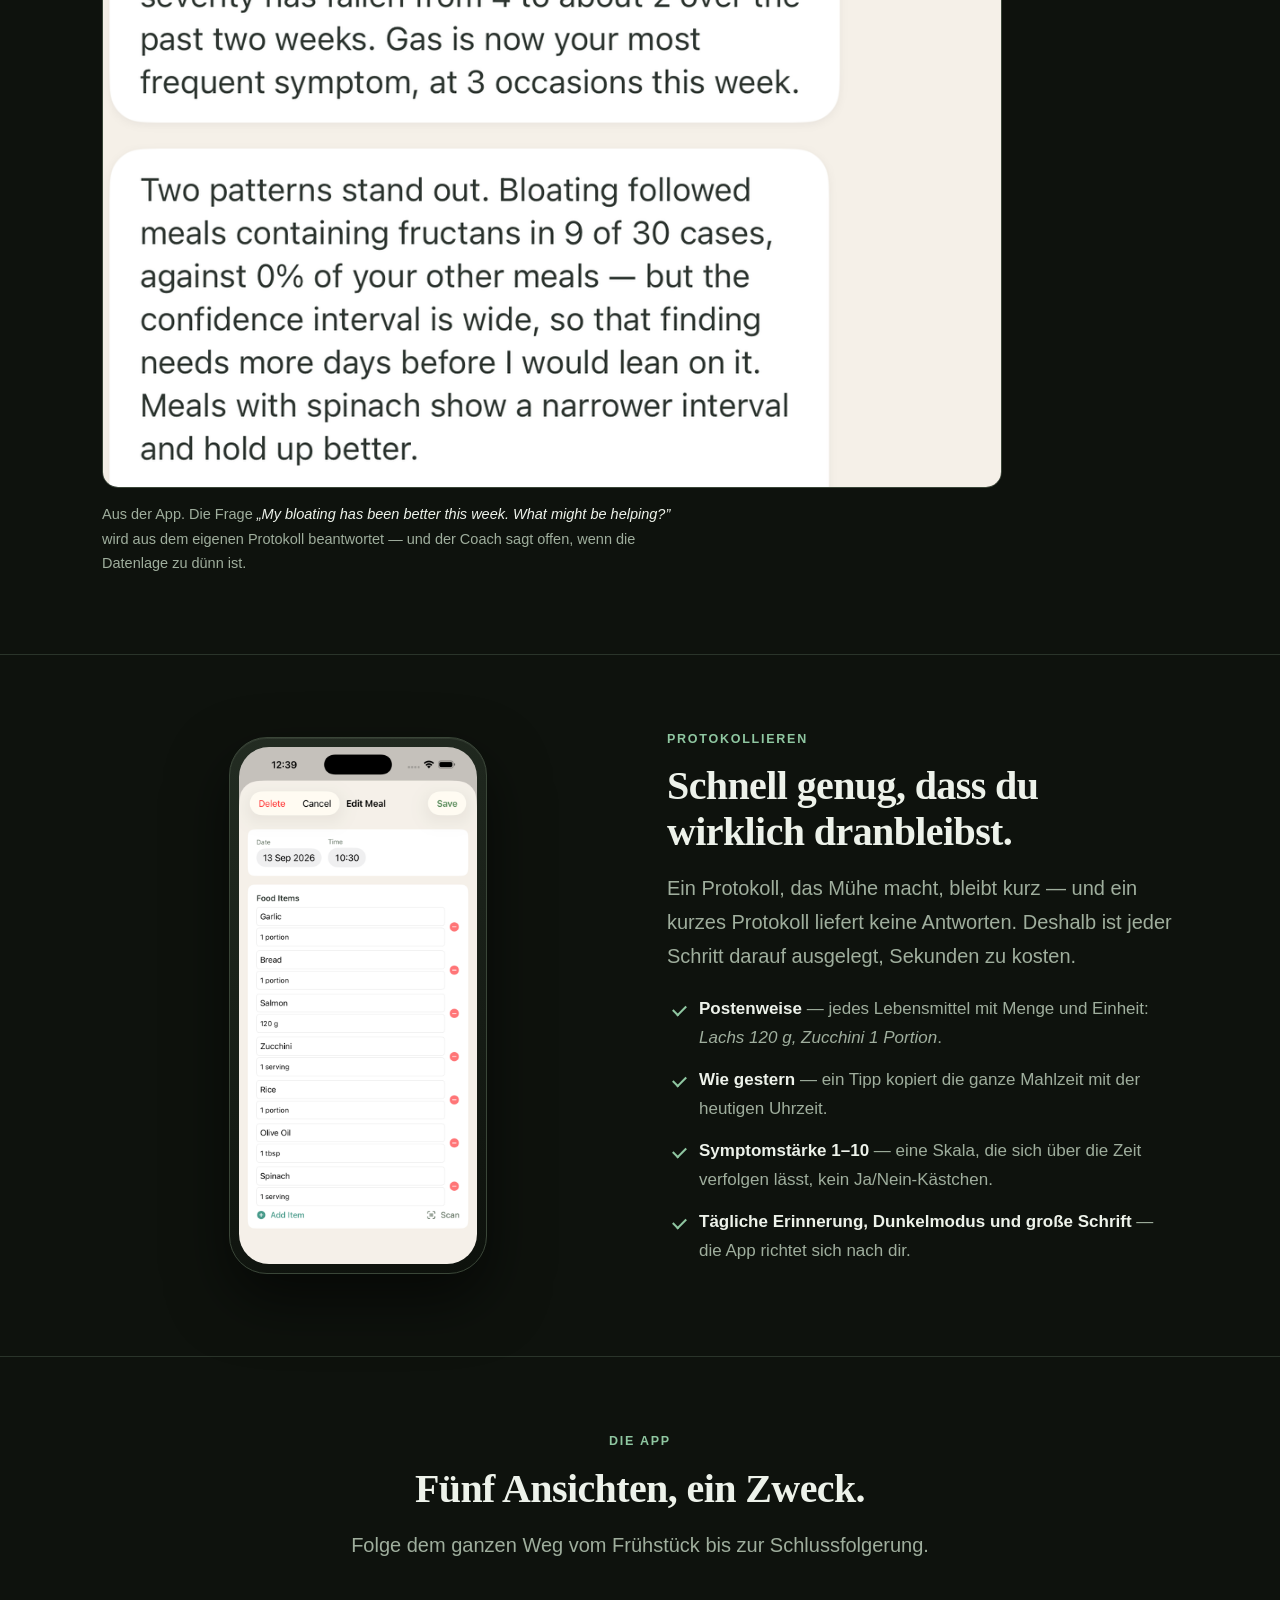
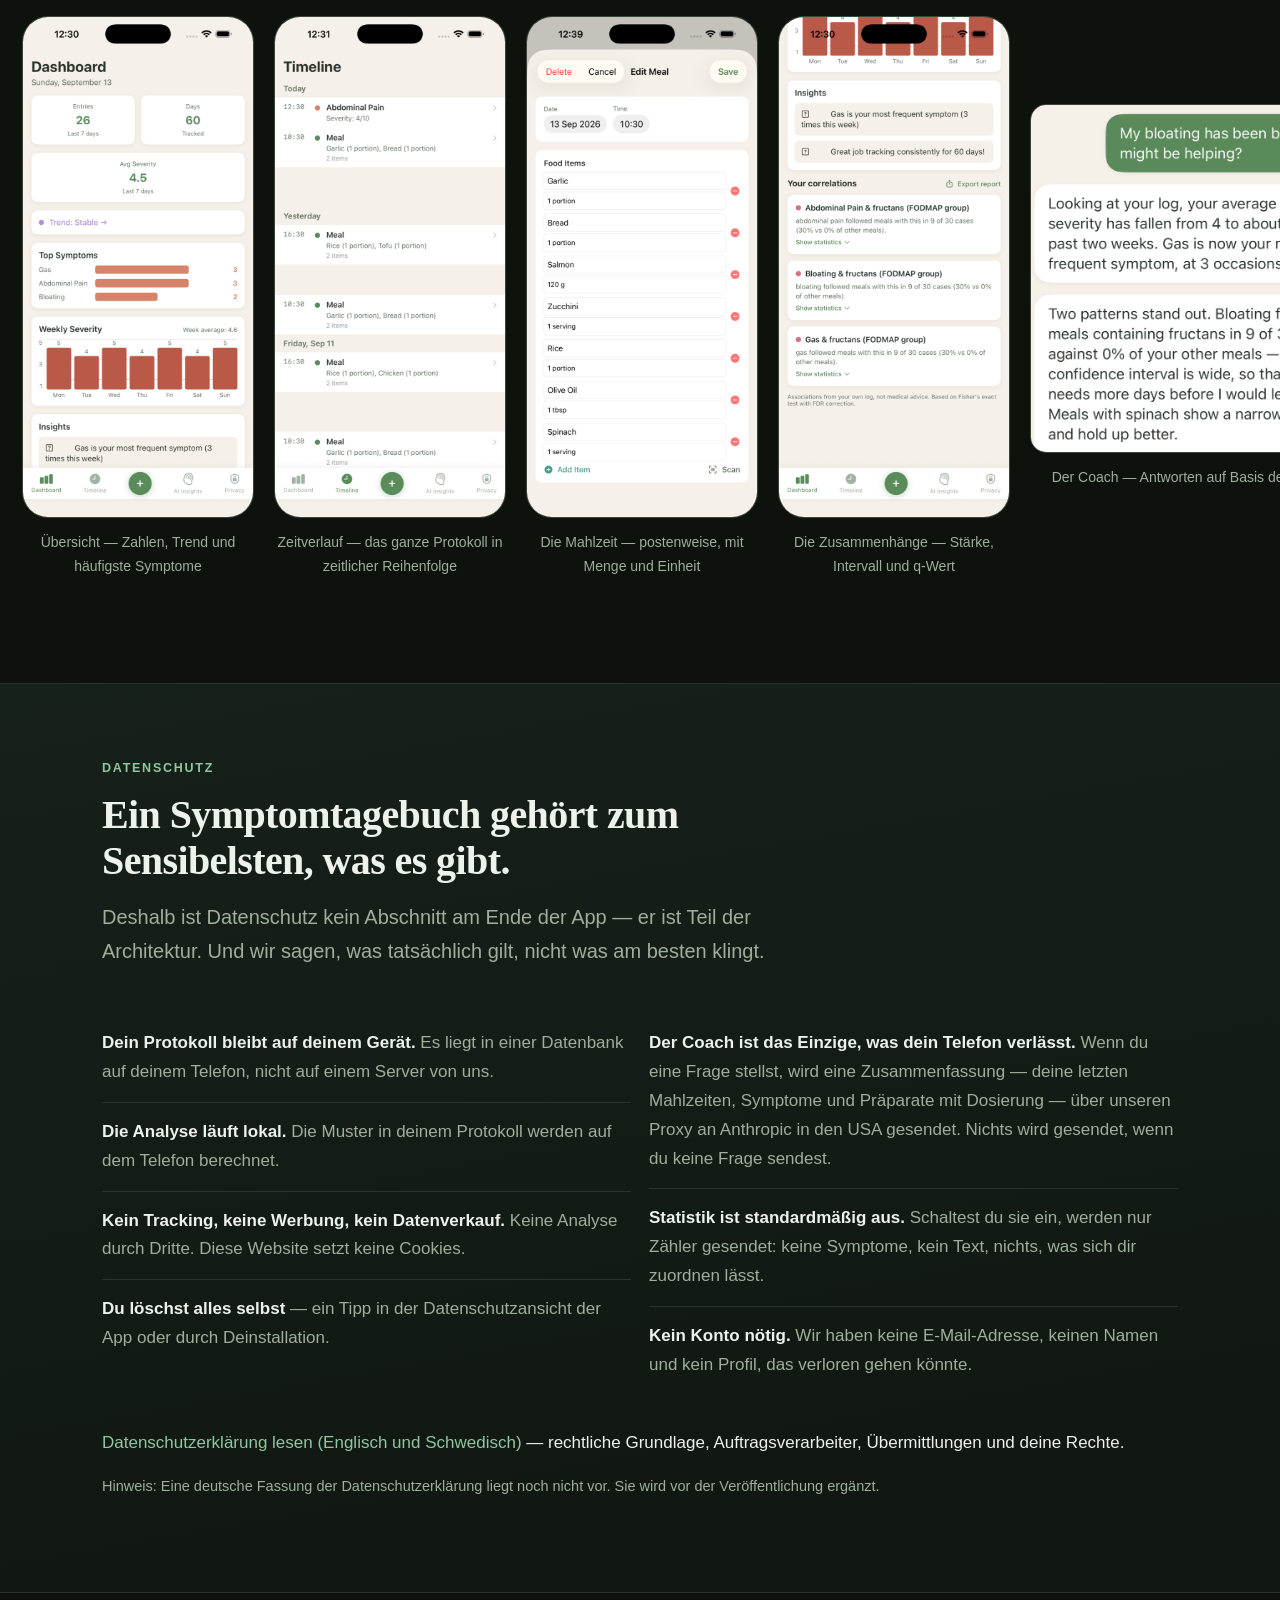
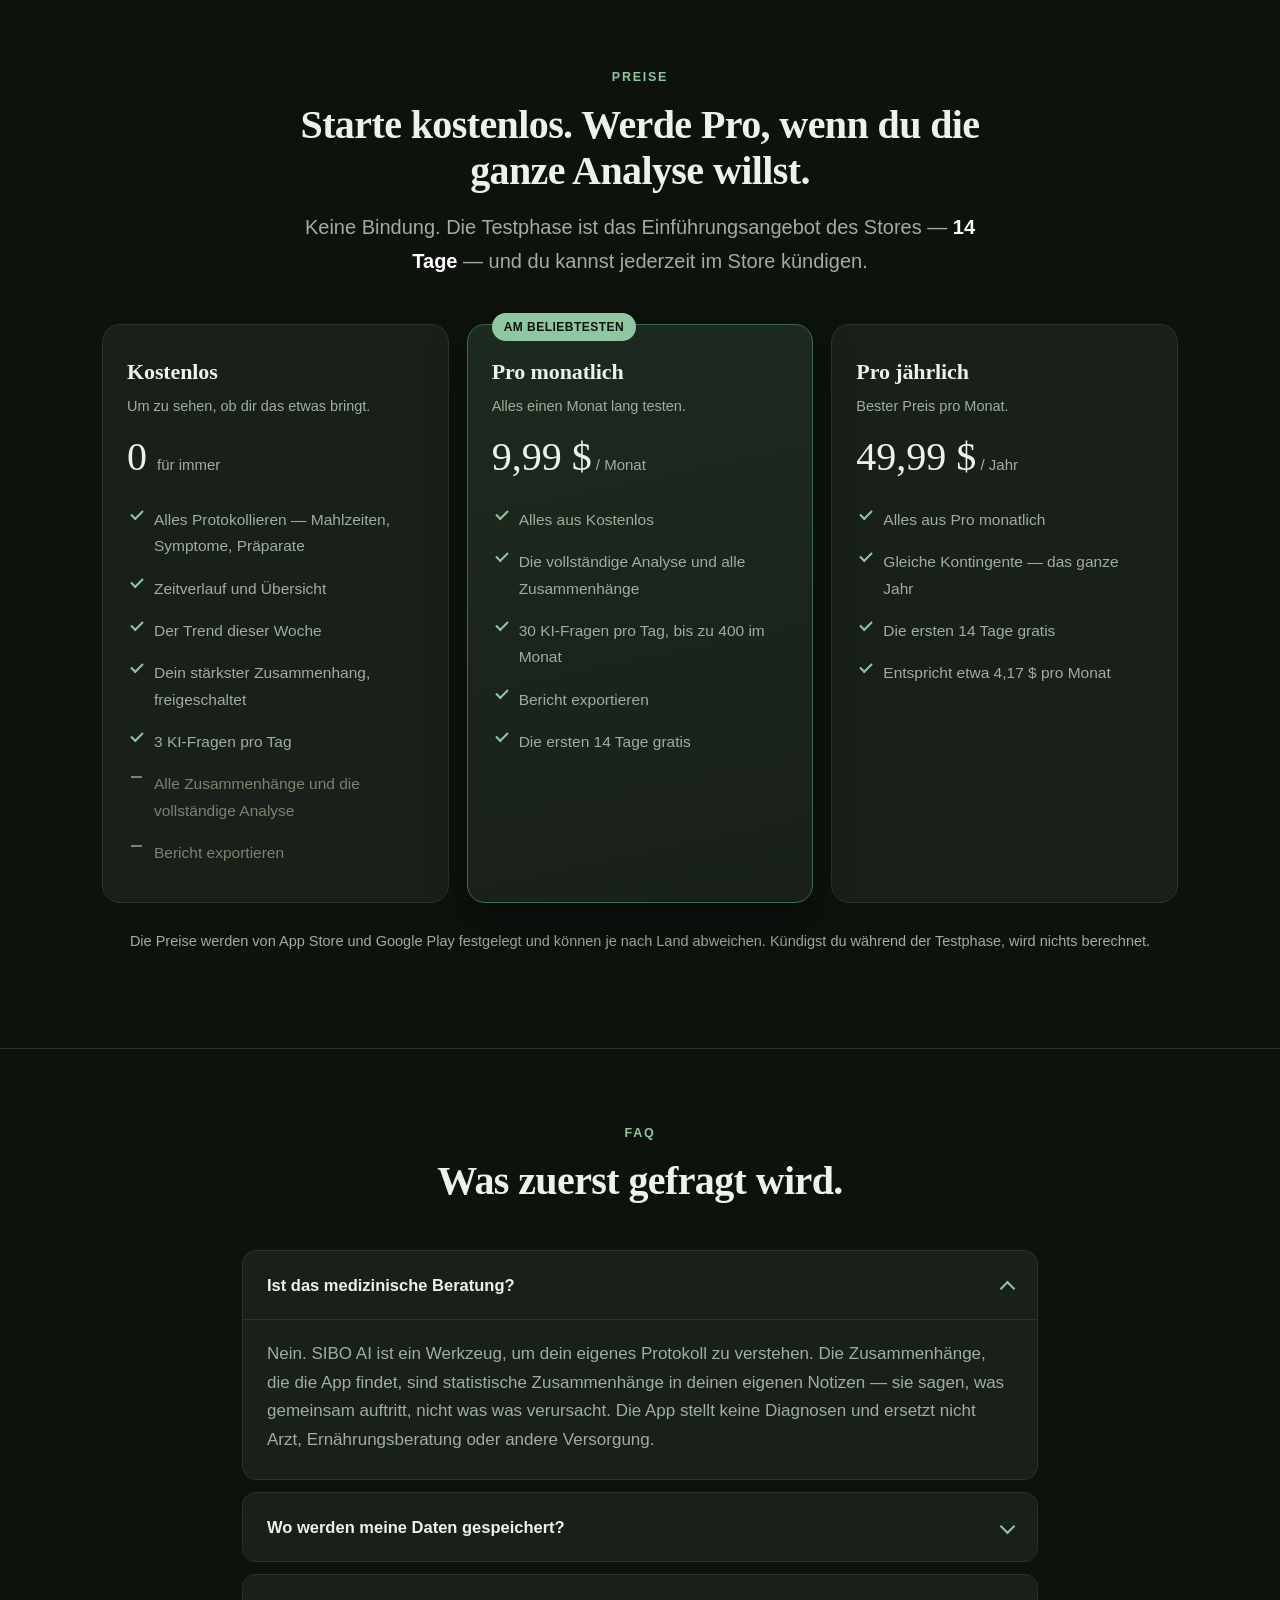
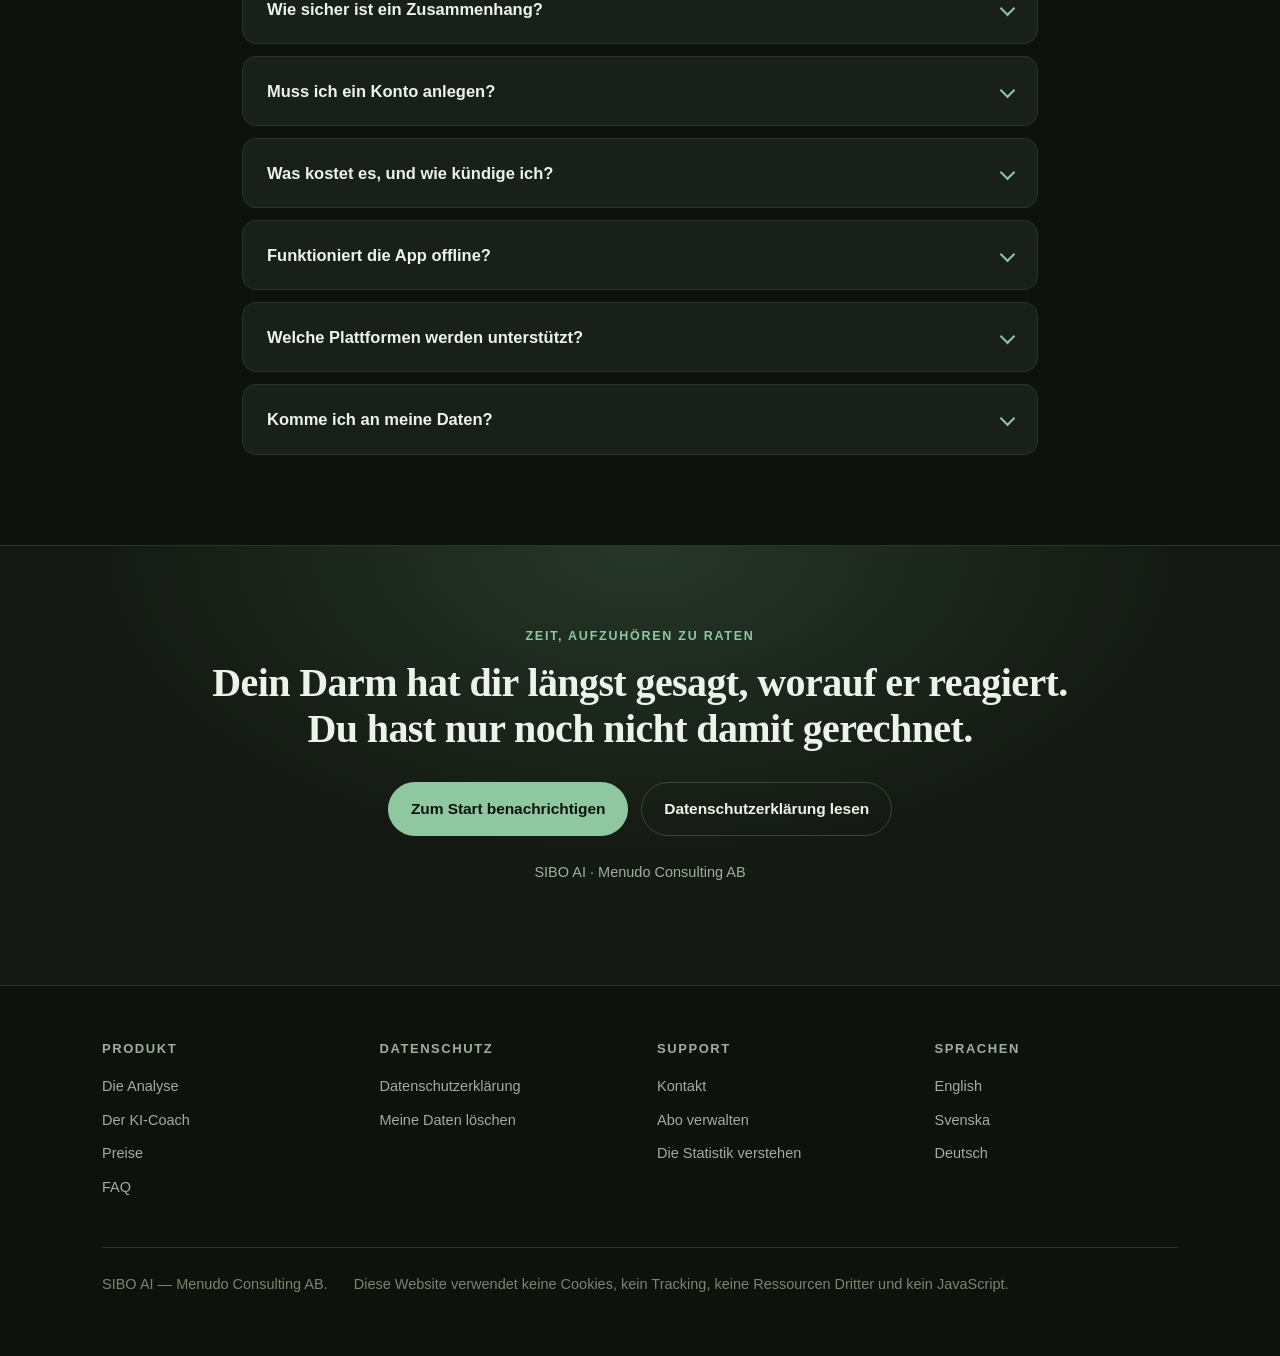
==== commit 57362d47: "Sajtens bilder tagna om mot nuvarande appbygge Sajtens skärmdumpar var desamma som butikens gamla, t" ====
--- a/de/index.html
+++ b/de/index.html
@@ -196,8 +196,8 @@
       </div>
     </div>
     <figure class="banner">
-      <img src="/img/ai-utdrag.png" alt="Aus der App: Der KI-Coach beantwortet die Frage, warum sich die Blähungen gebessert haben, mit der Veränderung im eigenen Protokoll" width="763" height="279">
-      <figcaption>Aus der App. Die Frage <em>„My bloating has been better this week. What might be helping?”</em> wird mit der Veränderung im eigenen Protokoll beantwortet — die Symptomstärke ist in zwei Wochen von 4 auf 2 gesunken.</figcaption>
+      <img src="/img/ai-utdrag.png" alt="Aus der App: Der KI-Coach beantwortet die Frage, warum sich die Blähungen gebessert haben, mit der Veränderung im eigenen Protokoll" width="1000" height="831">
+      <figcaption>Aus der App. Die Frage <em>„My bloating has been better this week. What might be helping?”</em> wird aus dem eigenen Protokoll beantwortet — und der Coach sagt offen, wenn die Datenlage zu dünn ist.</figcaption>
     </figure>
   </div>
 </section>
@@ -236,7 +236,7 @@
     <figure class="shot"><img src="/img/2-timeline.png" alt="Der Zeitverlauf in SIBO AI" width="644" height="1400"><figcaption>Zeitverlauf — das ganze Protokoll in zeitlicher Reihenfolge</figcaption></figure>
     <figure class="shot"><img src="/img/4-symptom.png" alt="Eine Mahlzeit in SIBO AI bearbeiten" width="644" height="1400"><figcaption>Die Mahlzeit — postenweise, mit Menge und Einheit</figcaption></figure>
     <figure class="shot"><img src="/img/5-correlations.png" alt="Zusammenhangsanalyse in SIBO AI" width="644" height="1400"><figcaption>Die Zusammenhänge — Stärke, Intervall und q-Wert</figcaption></figure>
-    <figure class="shot wide"><img src="/img/ai-utdrag.png" alt="Der KI-Coach in SIBO AI antwortet aus dem eigenen Protokoll" width="763" height="279"><figcaption>Der Coach — Antworten auf Basis deines eigenen Protokolls</figcaption></figure>
+    <figure class="shot wide"><img src="/img/ai-utdrag.png" alt="Der KI-Coach in SIBO AI antwortet aus dem eigenen Protokoll" width="1000" height="831"><figcaption>Der Coach — Antworten auf Basis deines eigenen Protokolls</figcaption></figure>
   </div>
 </section>
 
